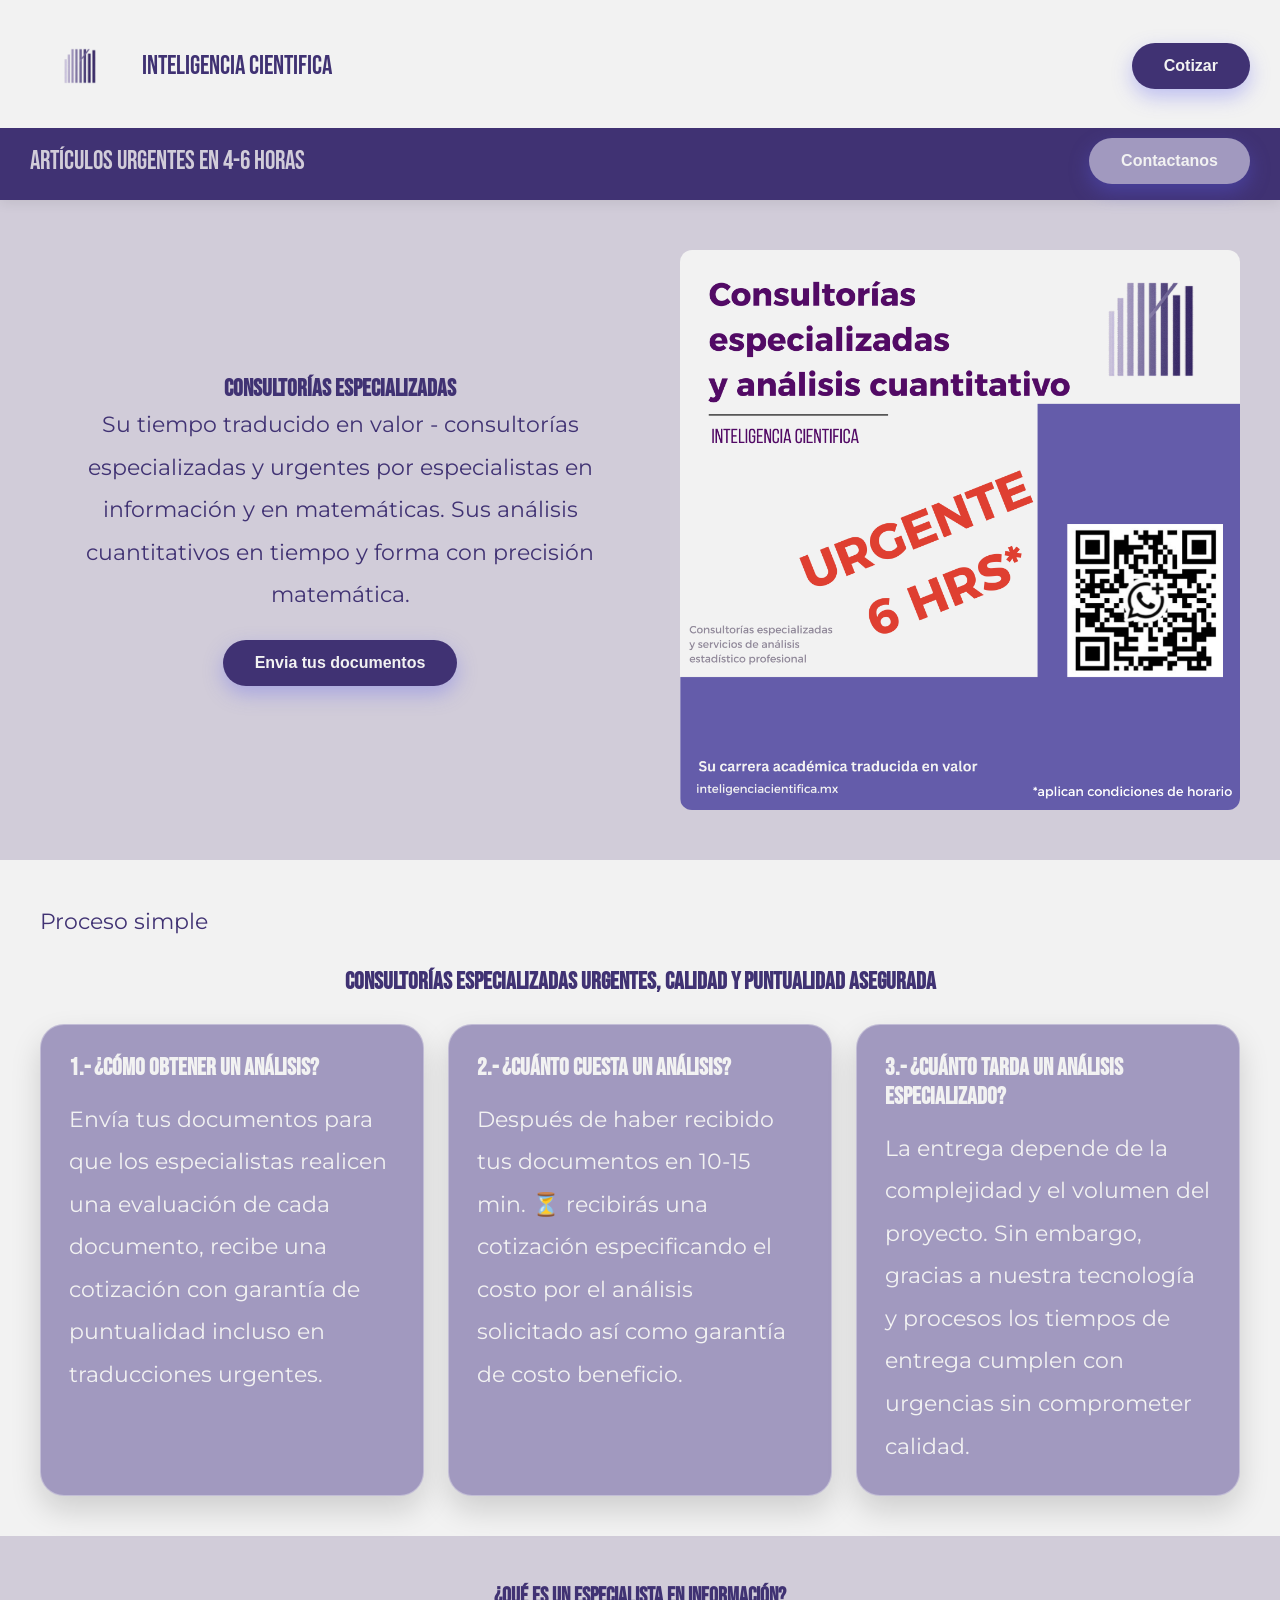
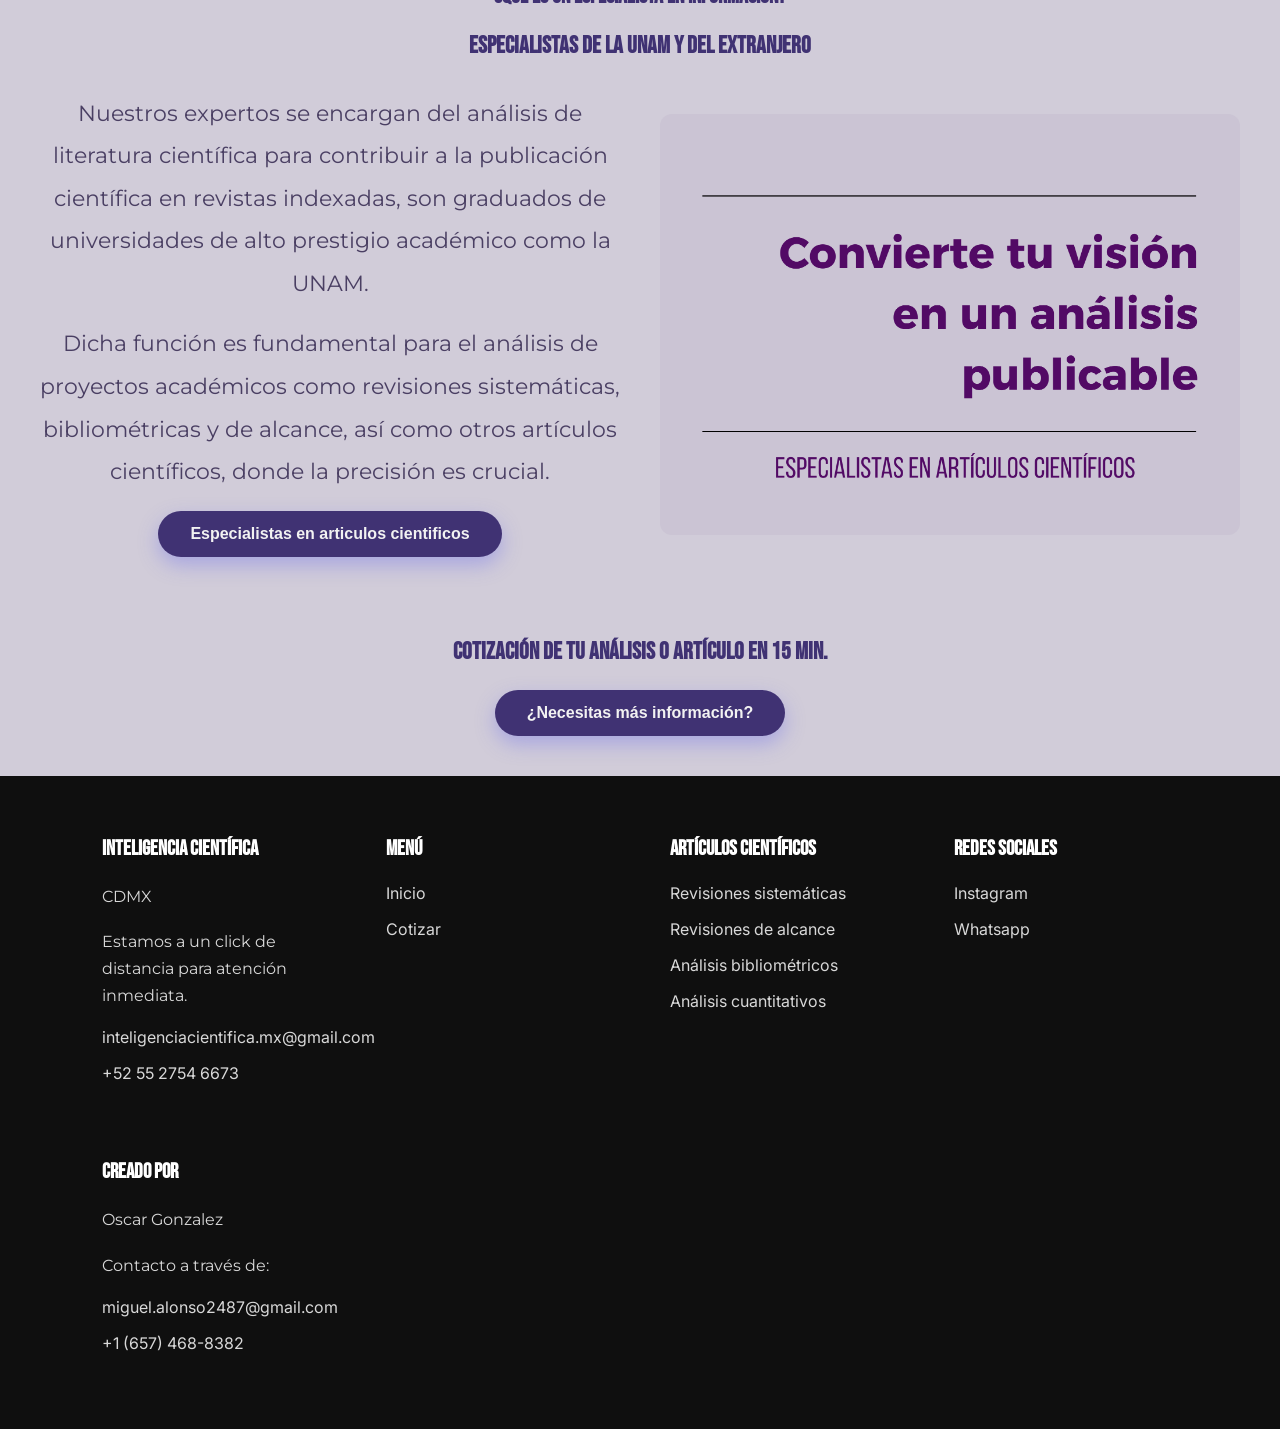
==== index.html @ 153272b7 "Update index.html with favicon and SEO enhancements Added favicon link and improved meta tags for be" ====
<!DOCTYPE html>
<html lang="es">
    <head>
        <!-- Google tag (gtag.js) -->
        <script async src="https://www.googletagmanager.com/gtag/js?id=G-CQZQXBJW80"></script>
        <script>
            window.dataLayer = window.dataLayer || [];
            function gtag() {
                dataLayer.push(arguments);
            }
            gtag('js', new Date());
            gtag('config', 'G-CQZQXBJW80');
        </script>

        <meta charset="UTF-8">
        <meta name="viewport" content="width=device-width, initial-scale=1.0">
        <link rel="icon" type="image/png" href="images/favicon.png">
        <title>Inteligencia Científica | Consultorías Especializadas</title>

        <meta name="description" content="Consultorías especializadas para artículos científicos, análisis bibliométricos, revisiones sistemáticas y análisis estadísticos.">
        <meta property="og:type" content="website">
        <meta property="og:title" content="Inteligencia Científica">
        <meta property="og:description" content="Consultorías especializadas para artículos científicos y análisis estadísticos.">
        <meta property="og:url" content="https://inteligenciacientifica.mx">
        <meta property="og:image" content="https://inteligenciacientifica.mx/images/og-image.png">
        <meta property="og:site_name" content="Inteligencia Científica">
        <meta property="og:locale" content="es_MX">

        <link rel="stylesheet" href="style.css">
    </head>

    <body>
        <header>
            <nav>
                <div class="logo">
                    <img src="images/logo.png" alt="Logo de Inteligencia Científica">
                    <h1>Inteligencia Cientifica</h1>
                </div>
                <div class="menu">
                    <a href="https://api.whatsapp.com/message/ATHFZGGTZEZNI1?autoload=1&app_absent=0" target="_blank">
                        <button id="btn-cotizar" class="cotizar">Cotizar</button>
                    </a>
                </div>
            </nav>

            <section id="subheader">
                <div class="text">
                    <h2>Artículos urgentes en 4-6 horas</h2>
                </div>
                <div class="subheader-button">
                    <a href="https://api.whatsapp.com/message/ATHFZGGTZEZNI1?autoload=1&app_absent=0" target="_blank">
                        <button class="contactanos">Contactanos</button>
                    </a>
                </div>
            </section>
        </header>

        <main>
            <section class="main1">
                <div class="division-text">
                    <h1>Consultorías especializadas</h1>
                    <p>
                        Su tiempo traducido en valor - consultorías especializadas y urgentes por especialistas
                        en información y en matemáticas. Sus análisis cuantitativos en tiempo y forma con precisión
                        matemática.
                    </p>
                    <a href="https://api.whatsapp.com/message/ATHFZGGTZEZNI1?autoload=1&app_absent=0" target="_blank"><button class="cotizar">Envia tus documentos</button></a>
                </div>
                <div class="division-image">
                    <img src="images/img 1.png" alt="Consultoría especializada" loading="lazy">
                </div>
            </section>

            <section class="main2">
                <p>Proceso simple</p>
                <h1>Consultorías especializadas urgentes, calidad y puntualidad asegurada</h1>

                <div class="card-group">
                    <div class="card">
                        <h2>1.- ¿Cómo obtener un análisis?</h2>
                        <p>
                            Envía tus documentos para que los especialistas realicen una evaluación de cada documento,
                            recibe una cotización con garantía de puntualidad incluso en traducciones urgentes.
                        </p>
                    </div>

                    <div class="card">
                        <h2>2.- ¿Cuánto cuesta un análisis?</h2>
                        <p>
                            Después de haber recibido tus documentos en 10-15 min. ⏳ recibirás una cotización
                            especificando el costo por el análisis solicitado así como garantía de costo beneficio.
                        </p>
                    </div>

                    <div class="card">
                        <h2>3.- ¿Cuánto tarda un análisis especializado?</h2>
                        <p>
                            La entrega depende de la complejidad y el volumen del proyecto. Sin embargo, gracias a
                            nuestra tecnología y procesos los tiempos de entrega cumplen con urgencias sin comprometer
                            calidad.
                        </p>
                    </div>
                </div>
            </section>

            <section class="main3">
                <div class="main3-header">
                    <p>¿Qué es un especialista en información?</p>
                    <h1>Especialistas de la UNAM y del extranjero</h1>
                </div>

                <div class="main3-content">
                    <div class="division-text">
                        <p>Nuestros expertos se encargan del análisis de literatura científica para contribuir a la publicación científica en revistas indexadas, son graduados de universidades de alto prestigio académico como la UNAM.</p>
                        <p>Dicha función es fundamental para el análisis de proyectos académicos como revisiones sistemáticas, bibliométricas y de alcance, así como otros artículos científicos, donde la precisión es crucial.</p>
                        <button class="cotizar">Especialistas en articulos cientificos</button>
                    </div>

                    <div class="division-image">
                        <img src="images/img2.png" alt="Especialistas de la UNAM" loading="lazy">
                    </div>
                </div>
            </section>

            <section class="main4">
                <div>
                    <h1>Cotización de tu análisis o artículo en 15 min.</h1>
                </div>

                <div>
                    <a href="https://api.whatsapp.com/message/ATHFZGGTZEZNI1?autoload=1&app_absent=0" target="_blank"><button class="cotizar">¿Necesitas más información?</button></a>
                </div>
            </section>
        </main>

        <footer>
            <div class="footer-column">
        <h3>Inteligencia Científica</h3>

        <p>CDMX</p>

        <p>
            Estamos a un click de distancia para
            atención inmediata.
        </p>

        <a href="mailto:inteligenciacientifica.mx@gmail.com">
            inteligenciacientifica.mx@gmail.com
        </a>

        <a href="tel:+525527546673">
            +52 55 2754 6673
        </a>
    </div>

    <div class="footer-column">
        <h3>Menú</h3>

        <a href="#">Inicio</a>
        <a href="#">Cotizar</a>
    </div>

    <div class="footer-column">
        <h3>Artículos Científicos</h3>

        <a href="#">Revisiones sistemáticas</a>
        <a href="#">Revisiones de alcance</a>
        <a href="#">Análisis bibliométricos</a>
        <a href="#">Análisis cuantitativos</a>
    </div>

    <div class="footer-column">
        <h3>Redes sociales</h3>

        <a href="https://www.instagram.com/inteligenciacientifica.mx/" target="_blank" rel="noopener noreferrer">Instagram</a>
        <a href="https://api.whatsapp.com/message/ATHFZGGTZEZNI1?autoload=1&app_absent=0" target="_blank" rel="noopener noreferrer">Whatsapp</a>
    </div>

    <div class="footer-column footer-credit">
        <h3>Creado por</h3>
        <p>Oscar Gonzalez</p>
        <p>Contacto a través de:</p>
        <a href="mailto:miguel.alonso2487@gmail.com">miguel.alonso2487@gmail.com</a>
        <a href="tel:+16574688382">+1 (657) 468-8382</a>
    </div>
        </footer>
        <script src="script.js"></script>
    </body>
</html>
---- style.css ----
@import url('https://fonts.googleapis.com/css2?family=Bebas+Neue&display=swap');
    @import url('https://fonts.googleapis.com/css2?family=Inter:wght@300;400;500;600;700&display=swap');
    @import url('https://fonts.googleapis.com/css2?family=Montserrat:wght@300;400;500;600;700&display=swap');


    * {
        margin: 0;
        padding: 0;
        box-sizing: border-box;
    }

    .logo img {
        max-height: 100px;
        max-width: 100px;
        border-radius: 40%;
    }

    body {
    font-family:"Inter",sans-serif;
        background-color: #D1CCD9;
        color: #403273;
    }

    h1,
    h2,
    h3,
    h4,
    h5,
    h6,
    .main3-header p,
    .logo h1 {
        font-family: 'Bebas Neue', sans-serif;
    }

    .logo h1,
    #subheader h2,
    .contactanos {
        font-size: 1.6rem;
        font-weight: 500;
    }

    p {
        font-family: 'Montserrat', sans-serif;
        font-size: 1.4rem;
        line-height: 1.9;
        color: #403273;
    }

    a,
    button {
        text-decoration: none;
    }

    nav {
        display: flex;
        justify-content: space-between;
        align-items: center;
        gap: 20px;
        flex-wrap: wrap;
        padding: 16px 30px 12px;
    }

    .logo {
        display: flex;
        align-items: center;
        gap: 12px;
        flex: 1 1 240px;
    }

    header {
        position: sticky;
        top: 0;
        z-index: 100;
        background-color: #f2f2f2;
        box-shadow: 0 3px 12px rgba(0, 0, 0, 0.08);
    }

    .scroll-reveal {
        opacity: 0;
        transform: translateY(32px);
        transition: opacity 0.7s ease, transform 0.7s ease;
    }

    .scroll-reveal.visible {
        opacity: 1;
        transform: translateY(0);
    }

    .menu {
        margin-left: auto;
        display: flex;
        align-items: center;
    }

    #subheader {
        background-color: #403273;
        color: #D1CCD9;
        display: flex;
        justify-content: space-between;
        align-items: center;
        gap: 12px;
        flex-wrap: wrap;
        padding: 10px 30px 16px;
    }

    .subheader-button {
        display: flex;
        align-items: center;
    }

    .cotizar,
    .contactanos {
        color: #F2F2F2;
        border: none;
        border-radius: 30px;
        padding: 14px 32px;
        font-size: 16px;
        font-weight: 600;
        cursor: pointer;
        box-shadow: 0 8px 20px rgba(93, 95, 239, 0.35);
        transition: all 0.3s ease;
    }

    .cotizar {
        background: #403273;
    }

    .contactanos {
        background: #A199BF;
    }

    .cotizar:hover,
    .contactanos:hover {
        transform: translateY(-3px);
        box-shadow: 0 12px 25px rgba(93, 95, 239, 0.45);
    }

    .main1 {
        display: flex;
        justify-content: center;
        align-items: center;
        gap: 40px;
        padding: 40px;
        margin: 10px 0;
    }

    .division-text {
        flex: 1 1 500px;
        max-width: 50%;
        text-align: center;
        margin: 0 auto;
    }

    .division-text button {
        display: block;
        margin: 24px auto 0;
    }

    .division-image {
        flex: 1;
        display: flex;
        justify-content: center;
    }

    .division-image img {
        width: 100%;
        max-width: 600px;
        height: auto;
        display: block;
        margin: 0 auto;
        border-radius: 12px;
    }

    .main2 {
        background: #f2f2f2;
        align-content: center;
        padding: 40px;
    }

    .main2 h1 {
        margin: 24px auto 28px;
        max-width: 900px;
        text-align: center;
    }

    .main3 {
        display: flex;
        flex-direction: column;
        gap: 32px;
        padding: 40px;
    }

    .main3-header {
        display: flex;
        flex-direction: column;
        gap: 12px;
        max-width: 900px;
        width: 100%;
        margin: 0 auto;
        text-align: center;
    }

    .main3-header p {
        text-align: center;
        font-weight: 600;
        color: #403273;
        margin: 0;
    }

    .main3-header h1 {
        margin: 0;
    }

    .main3-content {
        display: flex;
        justify-content: space-between;
        align-items: center;
        gap: 40px;
        flex-wrap: wrap;
    }

    .main3 .division-text,
    .main3 .division-image {
        flex: 1 1 45%;
        min-width: 280px;
    }

    .main3 .division-image {
        display: flex;
        justify-content: center;
        align-items: center;
    }

    .main3 .division-image img {
        width: 100%;
        max-width: 100%;
        height: auto;
        border-radius: 12px;
    }

    .main3 .division-text p {
        font-family: 'Montserrat', sans-serif;
        font-size: 1.4rem;
        line-height: 1.9;
        max-width: 100%;
        width: 100%;
        margin-bottom: 18px;
        color: #4a3f63;
    }

    .main3 .division-text p:last-child {
        margin-bottom: 0;
    }

    .main3 .division-text button {
        display: block;
        margin: 12px auto 0;
    }

    .main4 {
        display: flex;
        flex-direction: column;
        align-items: center;
        text-align: center;
        gap: 24px;
        padding: 40px;
    }

    .main4 h1 {
        max-width: 720px;
        margin: 0;
    }

    .card-group {
        display: flex;
        flex-wrap: wrap;
        gap: 24px;
        justify-content: space-between;
    }

    .card {
        background: #A199BF;
        border-radius: 24px;
        padding: 28px;
        box-shadow: 0 14px 30px rgba(0, 0, 0, 0.15);
        border: 1px solid rgba(255, 255, 255, 0.35);
        flex: 1 1 280px;
        min-width: 260px;
        max-width: 32%;
        transition: transform 0.3s ease, box-shadow 0.3s ease, border-color 0.3s ease;
    }

    .card:hover {
        transform: translateY(-6px);
        box-shadow: 0 22px 45px rgba(0, 0, 0, 0.35);
        border-color: rgba(255, 255, 255, 0.65);
    }

    .card h2 {
        margin-bottom: 16px;
        color: #f2f2f2;
    }

    .card p {
        font-family: 'Montserrat', sans-serif;
        font-size: 1.4rem;
        line-height: 1.9;
        color: #f2f2f2;
    }

    @media (max-width: 980px) {
        nav {
            flex-wrap: wrap;
            gap: 16px;
            padding: 16px 24px;
        }

        .logo {
            gap: 12px;
        }

        .main1 {
            padding: 32px 24px;
        }

        #subheader {
            justify-content: center;
            text-align: center;
        }

        .menu,
        .subheader-button {
            margin-left: 0;
        }

        .main2,
        .main3,
        .main4 {
            padding: 32px 24px;
        }

        .main2 h1,
        .main3-header h1,
        .main4 h1 {
            max-width: 100%;
            font-size: 2.4rem;
        }

        .card {
            max-width: 48%;
        }
    }

    @media (max-width: 680px) {
        #subheader {
            flex-direction: column;
            align-items: stretch;
            text-align: center;
            padding: 24px;
            gap: 14px;
        }

        .menu {
            width: 100%;
            justify-content: center;
        }

        .main1 {
            flex-direction: column;
            align-items: center;
            padding: 24px 16px;
            gap: 24px;
        }

        .division-text,
        .division-image {
            max-width: 100%;
        }

        .division-text {
            text-align: center;
        }

        .division-text button {
            width: 100%;
            max-width: 320px;
        }

        .division-image img {
            width: 100%;
            max-width: 100%;
            height: auto;
        }

        .main3-content {
            flex-direction: column;
            align-items: center;
            gap: 24px;
        }

        .main4 h1 {
            font-size: 2rem;
        }

        p,
        .card p,
        .footer-column p,
        .footer-column a {
            font-size: 1.1rem;
        }

        .cotizar,
        .contactanos {
            padding: 12px 22px;
            font-size: 0.95rem;
        }

        .card-group {
            flex-direction: column;
        }

        .card {
            max-width: 100%;
        }

        .logo img {
            max-width: 80px;
            max-height: 80px;
        }

        .logo h1,
        #subheader h2,
        .contactanos {
            font-size: 1.3rem;
        }

        footer {
            padding: 40px 8%;
        }

        .footer-column {
            min-width: 100%;
        }
    }

footer{
    background:#0f0f0f;
    padding:60px 8%;
    display:flex;
    justify-content:space-between;
    gap:60px;
    flex-wrap:wrap;
}

.footer-column{
    flex:1;
    min-width:220px;
}

.footer-column h3{
    color:#ffffff;
    font-size:1.3rem;
    margin-bottom:22px;
    font-weight:700;
}

.footer-column p{
    color:#d8d8d8;
    margin-bottom:18px;
    line-height:1.7;
    font-size:1rem;
}

.footer-column a{
    display:block;
    text-decoration:none;
    color:#d8d8d8;
    margin-bottom:16px;
    transition:.3s;
    font-size:1rem;
}

.footer-column a:hover{
    color:#7d6cff;
}

@media(max-width:900px){

footer{
    flex-direction:column;
    gap:35px;
}

}
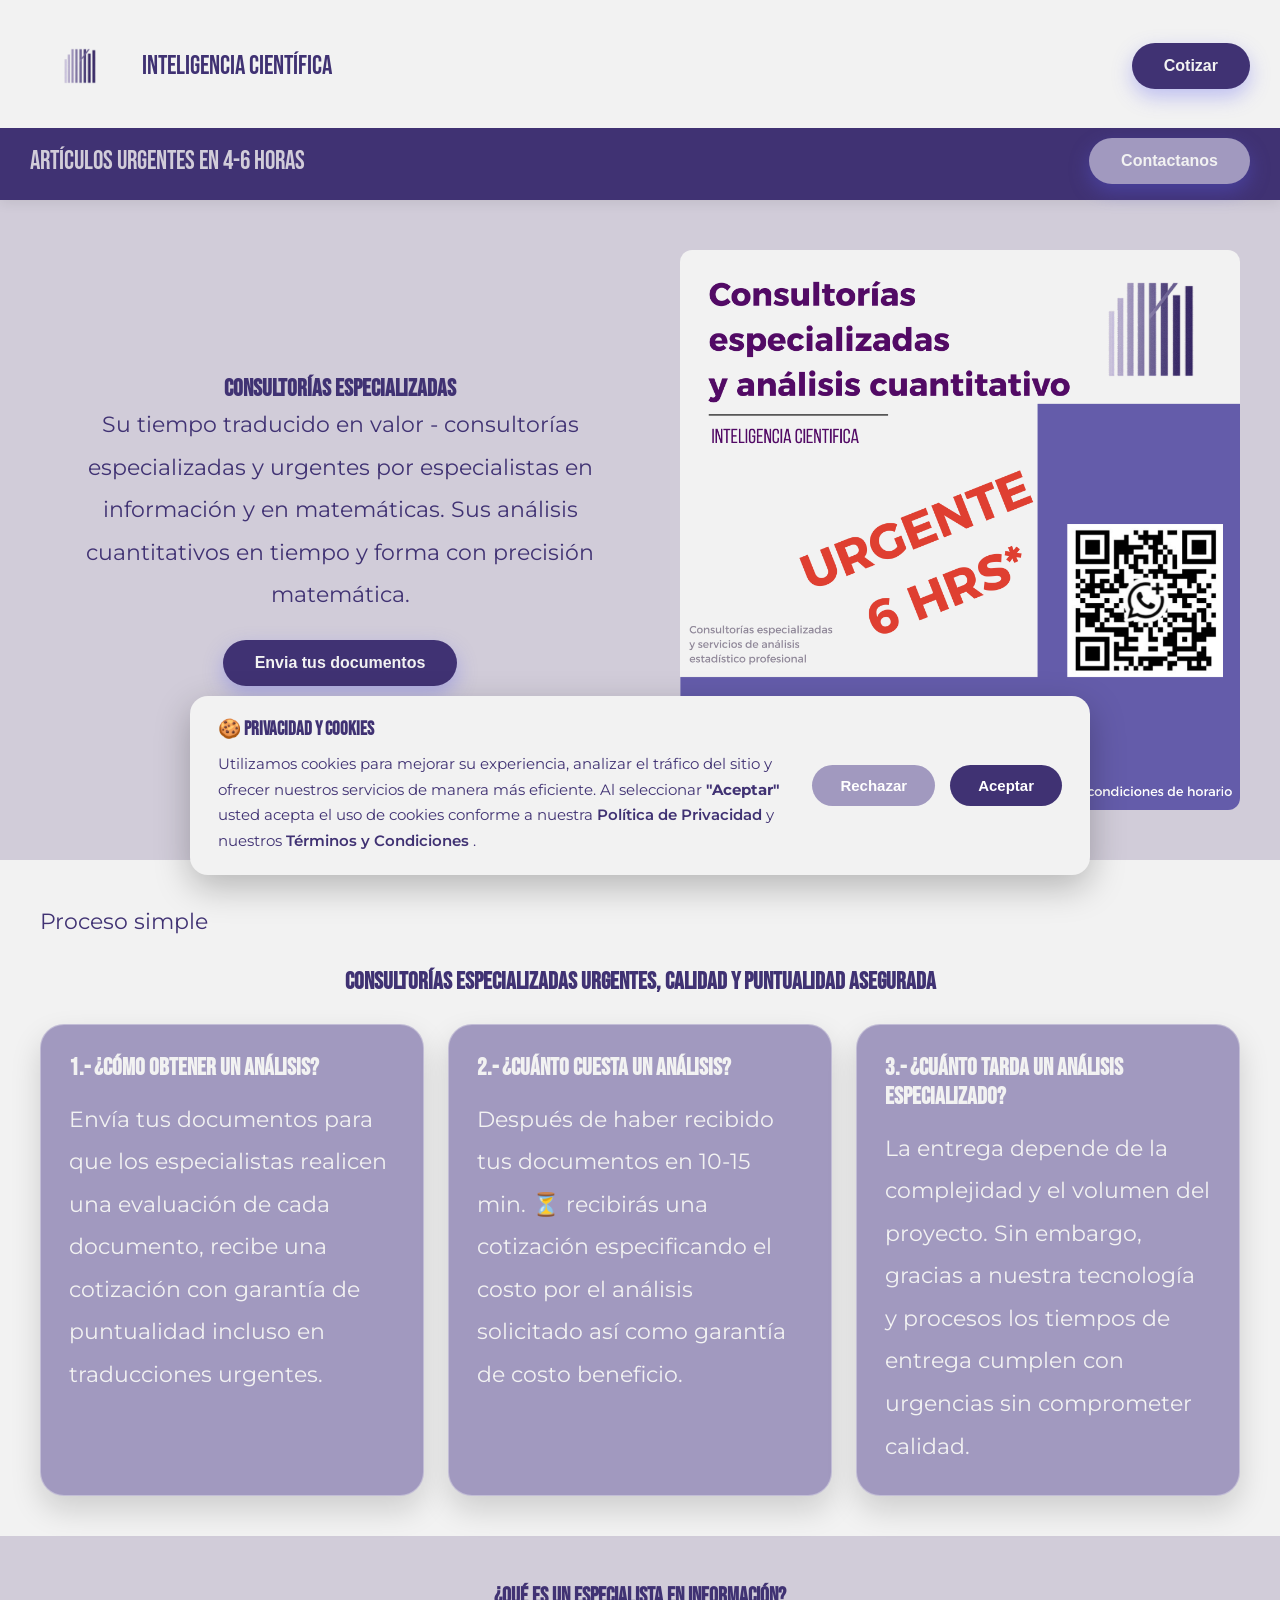
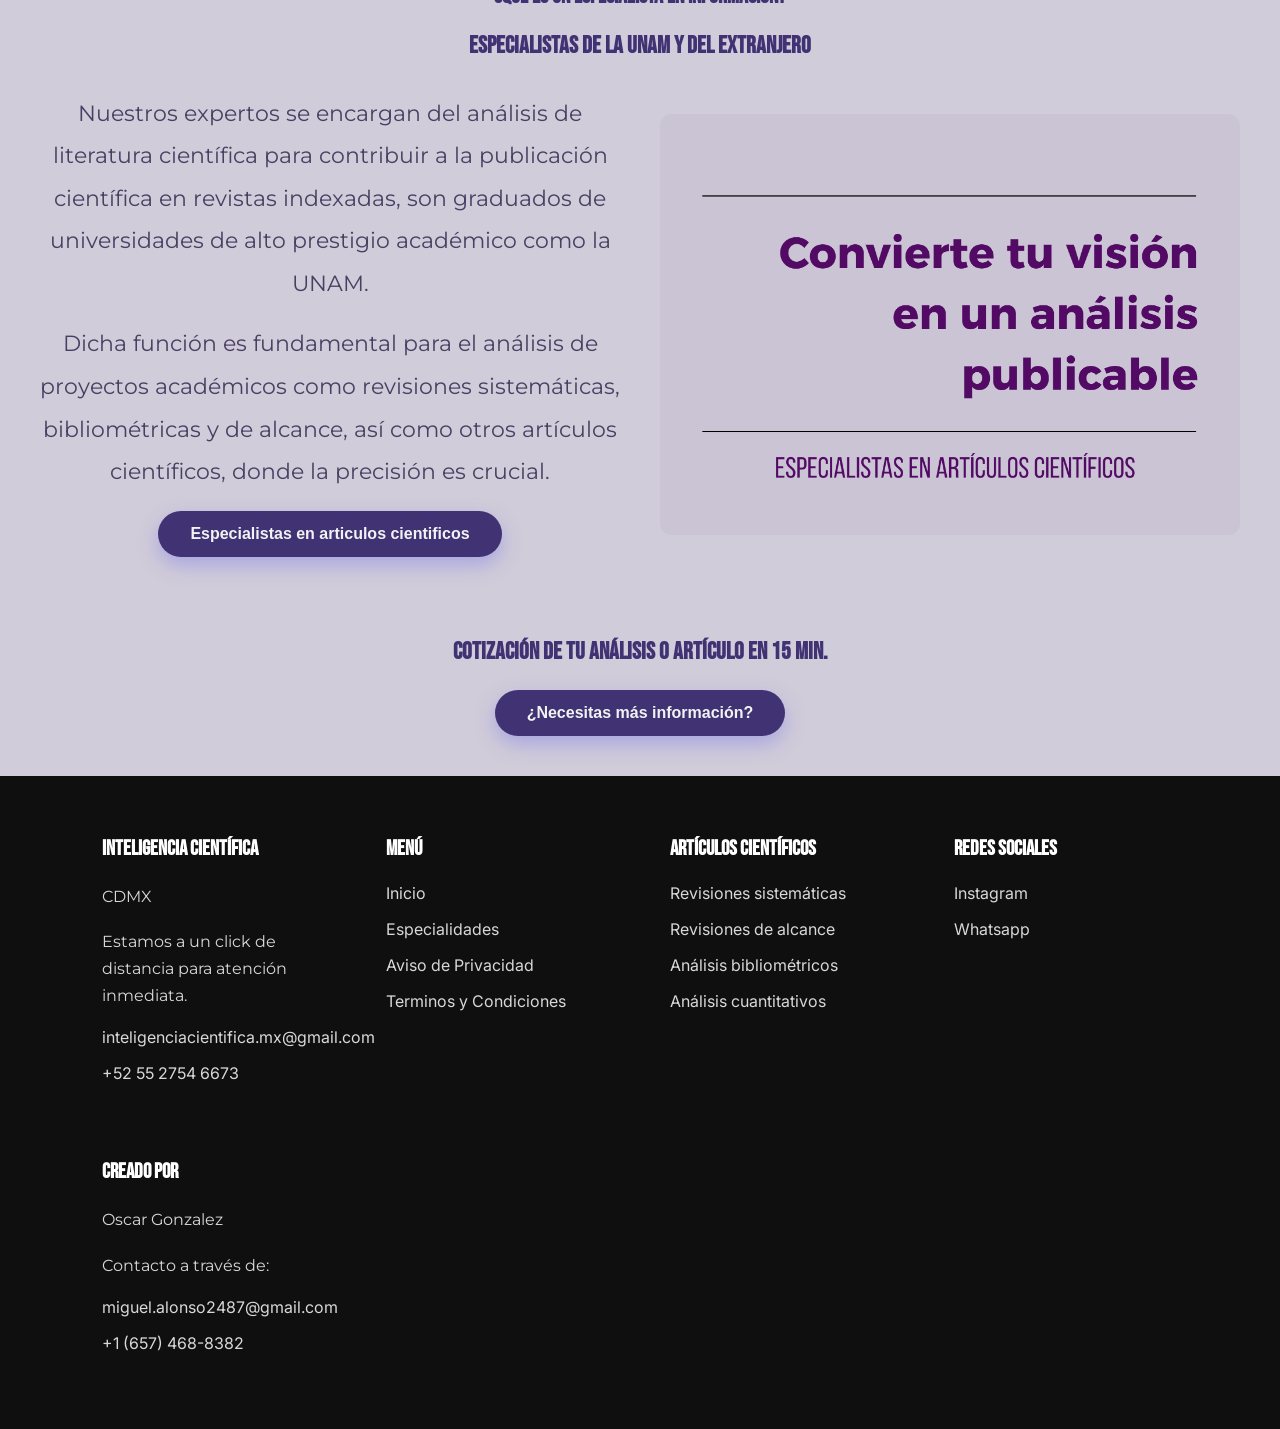
==== commit 4126d04e: "Update index.html with new content and cookie banner" ====
--- a/index.html
+++ b/index.html
@@ -1,189 +1,215 @@
 <!DOCTYPE html>
 <html lang="es">
-    <head>
-        <!-- Google tag (gtag.js) -->
-        <script async src="https://www.googletagmanager.com/gtag/js?id=G-CQZQXBJW80"></script>
-        <script>
-            window.dataLayer = window.dataLayer || [];
-            function gtag() {
-                dataLayer.push(arguments);
-            }
-            gtag('js', new Date());
-            gtag('config', 'G-CQZQXBJW80');
-        </script>
-
-        <meta charset="UTF-8">
-        <meta name="viewport" content="width=device-width, initial-scale=1.0">
-        <link rel="icon" type="image/png" href="images/favicon.png">
-        <title>Inteligencia Científica | Consultorías Especializadas</title>
-
-        <meta name="description" content="Consultorías especializadas para artículos científicos, análisis bibliométricos, revisiones sistemáticas y análisis estadísticos.">
-        <meta property="og:type" content="website">
-        <meta property="og:title" content="Inteligencia Científica">
-        <meta property="og:description" content="Consultorías especializadas para artículos científicos y análisis estadísticos.">
-        <meta property="og:url" content="https://inteligenciacientifica.mx">
-        <meta property="og:image" content="https://inteligenciacientifica.mx/images/og-image.png">
-        <meta property="og:site_name" content="Inteligencia Científica">
-        <meta property="og:locale" content="es_MX">
-
-        <link rel="stylesheet" href="style.css">
-    </head>
-
-    <body>
-        <header>
-            <nav>
-                <div class="logo">
-                    <img src="images/logo.png" alt="Logo de Inteligencia Científica">
-                    <h1>Inteligencia Cientifica</h1>
-                </div>
-                <div class="menu">
-                    <a href="https://api.whatsapp.com/message/ATHFZGGTZEZNI1?autoload=1&app_absent=0" target="_blank">
-                        <button id="btn-cotizar" class="cotizar">Cotizar</button>
-                    </a>
-                </div>
-            </nav>
-
-            <section id="subheader">
-                <div class="text">
-                    <h2>Artículos urgentes en 4-6 horas</h2>
-                </div>
-                <div class="subheader-button">
-                    <a href="https://api.whatsapp.com/message/ATHFZGGTZEZNI1?autoload=1&app_absent=0" target="_blank">
-                        <button class="contactanos">Contactanos</button>
-                    </a>
-                </div>
-            </section>
-        </header>
-
-        <main>
-            <section class="main1">
+<head>
+    <!-- Google Analytics -->
+    <script async src="https://www.googletagmanager.com/gtag/js?id=G-CQZQXBJW80"></script>
+    <script>
+        window.dataLayer = window.dataLayer || [];
+        function gtag() {
+            dataLayer.push(arguments);
+        }
+        gtag('js', new Date());
+        gtag('config', 'G-CQZQXBJW80');
+    </script>
+
+    <!-- Meta Tags -->
+    <meta charset="UTF-8">
+    <meta name="viewport" content="width=device-width, initial-scale=1.0">
+    <link rel="icon" type="image/png" href="images/favicon.png">
+    <title>Inteligencia Científica | Consultorías Especializadas</title>
+    <meta name="description" content="Consultorías especializadas para artículos científicos, análisis bibliométricos, revisiones sistemáticas y análisis estadísticos.">
+
+    <!-- Open Graph -->
+    <meta property="og:type" content="website">
+    <meta property="og:title" content="Inteligencia Científica">
+    <meta property="og:description" content="Consultorías especializadas para artículos científicos y análisis estadísticos.">
+    <meta property="og:url" content="https://inteligenciacientifica.mx">
+    <meta property="og:image" content="https://inteligenciacientifica.mx/images/og-image.png">
+    <meta property="og:site_name" content="Inteligencia Científica">
+    <meta property="og:locale" content="es_MX">
+
+    <link rel="stylesheet" href="style.css">
+</head>
+
+<header>
+        <nav>
+            <div class="logo">
+                <img src="images/logo.png" alt="Logo de Inteligencia Científica">
+                <h1>Inteligencia Científica</h1>
+            </div>
+            <div class="menu">
+                <a href="https://api.whatsapp.com/message/ATHFZGGTZEZNI1?autoload=1&app_absent=0" target="_blank">
+                    <button id="btn-cotizar" class="cotizar">Cotizar</button>
+                </a>
+            </div>
+        </nav>
+
+        <section id="subheader">
+            <div class="text">
+                <h2>Artículos urgentes en 4-6 horas</h2>
+            </div>
+            <div class="subheader-button">
+                <a href="https://api.whatsapp.com/message/ATHFZGGTZEZNI1?autoload=1&app_absent=0" target="_blank">
+                    <button class="contactanos">Contactanos</button>
+                </a>
+            </div>
+        </section>
+    </header>
+
+    <main>
+        <section class="main1">
+            <div class="division-text">
+                <h1>Consultorías especializadas</h1>
+                <p>
+                    Su tiempo traducido en valor - consultorías especializadas y urgentes por especialistas
+                    en información y en matemáticas. Sus análisis cuantitativos en tiempo y forma con precisión
+                    matemática.
+                </p>
+                <a href="https://api.whatsapp.com/message/ATHFZGGTZEZNI1?autoload=1&app_absent=0" target="_blank"><button class="cotizar">Envia tus documentos</button></a>
+            </div>
+            <div class="division-image">
+                <img src="images/img 1.png" alt="Consultoría especializada" loading="lazy">
+            </div>
+        </section>
+
+        <section class="main2">
+            <p>Proceso simple</p>
+            <h1>Consultorías especializadas urgentes, calidad y puntualidad asegurada</h1>
+
+            <div class="card-group">
+                <div class="card">
+                    <h2>1.- ¿Cómo obtener un análisis?</h2>
+                    <p>
+                        Envía tus documentos para que los especialistas realicen una evaluación de cada documento,
+                        recibe una cotización con garantía de puntualidad incluso en traducciones urgentes.
+                    </p>
+                </div>
+
+                <div class="card">
+                    <h2>2.- ¿Cuánto cuesta un análisis?</h2>
+                    <p>
+                        Después de haber recibido tus documentos en 10-15 min. ⏳ recibirás una cotización
+                        especificando el costo por el análisis solicitado así como garantía de costo beneficio.
+                    </p>
+                </div>
+
+                <div class="card">
+                    <h2>3.- ¿Cuánto tarda un análisis especializado?</h2>
+                    <p>
+                        La entrega depende de la complejidad y el volumen del proyecto. Sin embargo, gracias a
+                        nuestra tecnología y procesos los tiempos de entrega cumplen con urgencias sin comprometer
+                        calidad.
+                    </p>
+                </div>
+            </div>
+        </section>
+
+        <section class="main3">
+            <div class="main3-header">
+                <p>¿Qué es un especialista en información?</p>
+                <h1>Especialistas de la UNAM y del extranjero</h1>
+            </div>
+
+            <div class="main3-content">
                 <div class="division-text">
-                    <h1>Consultorías especializadas</h1>
-                    <p>
-                        Su tiempo traducido en valor - consultorías especializadas y urgentes por especialistas
-                        en información y en matemáticas. Sus análisis cuantitativos en tiempo y forma con precisión
-                        matemática.
-                    </p>
-                    <a href="https://api.whatsapp.com/message/ATHFZGGTZEZNI1?autoload=1&app_absent=0" target="_blank"><button class="cotizar">Envia tus documentos</button></a>
-                </div>
+                    <p>Nuestros expertos se encargan del análisis de literatura científica para contribuir a la publicación científica en revistas indexadas, son graduados de universidades de alto prestigio académico como la UNAM.</p>
+                    <p>Dicha función es fundamental para el análisis de proyectos académicos como revisiones sistemáticas, bibliométricas y de alcance, así como otros artículos científicos, donde la precisión es crucial.</p>
+                    <a href="especialidades.html"><button class="cotizar">Especialistas en articulos cientificos</button></a>
+                </div>
+
                 <div class="division-image">
-                    <img src="images/img 1.png" alt="Consultoría especializada" loading="lazy">
-                </div>
-            </section>
-
-            <section class="main2">
-                <p>Proceso simple</p>
-                <h1>Consultorías especializadas urgentes, calidad y puntualidad asegurada</h1>
-
-                <div class="card-group">
-                    <div class="card">
-                        <h2>1.- ¿Cómo obtener un análisis?</h2>
-                        <p>
-                            Envía tus documentos para que los especialistas realicen una evaluación de cada documento,
-                            recibe una cotización con garantía de puntualidad incluso en traducciones urgentes.
-                        </p>
-                    </div>
-
-                    <div class="card">
-                        <h2>2.- ¿Cuánto cuesta un análisis?</h2>
-                        <p>
-                            Después de haber recibido tus documentos en 10-15 min. ⏳ recibirás una cotización
-                            especificando el costo por el análisis solicitado así como garantía de costo beneficio.
-                        </p>
-                    </div>
-
-                    <div class="card">
-                        <h2>3.- ¿Cuánto tarda un análisis especializado?</h2>
-                        <p>
-                            La entrega depende de la complejidad y el volumen del proyecto. Sin embargo, gracias a
-                            nuestra tecnología y procesos los tiempos de entrega cumplen con urgencias sin comprometer
-                            calidad.
-                        </p>
-                    </div>
-                </div>
-            </section>
-
-            <section class="main3">
-                <div class="main3-header">
-                    <p>¿Qué es un especialista en información?</p>
-                    <h1>Especialistas de la UNAM y del extranjero</h1>
-                </div>
-
-                <div class="main3-content">
-                    <div class="division-text">
-                        <p>Nuestros expertos se encargan del análisis de literatura científica para contribuir a la publicación científica en revistas indexadas, son graduados de universidades de alto prestigio académico como la UNAM.</p>
-                        <p>Dicha función es fundamental para el análisis de proyectos académicos como revisiones sistemáticas, bibliométricas y de alcance, así como otros artículos científicos, donde la precisión es crucial.</p>
-                        <button class="cotizar">Especialistas en articulos cientificos</button>
-                    </div>
-
-                    <div class="division-image">
-                        <img src="images/img2.png" alt="Especialistas de la UNAM" loading="lazy">
-                    </div>
-                </div>
-            </section>
-
-            <section class="main4">
-                <div>
-                    <h1>Cotización de tu análisis o artículo en 15 min.</h1>
-                </div>
-
-                <div>
-                    <a href="https://api.whatsapp.com/message/ATHFZGGTZEZNI1?autoload=1&app_absent=0" target="_blank"><button class="cotizar">¿Necesitas más información?</button></a>
-                </div>
-            </section>
-        </main>
-
-        <footer>
-            <div class="footer-column">
-        <h3>Inteligencia Científica</h3>
-
-        <p>CDMX</p>
-
-        <p>
-            Estamos a un click de distancia para
-            atención inmediata.
-        </p>
-
-        <a href="mailto:inteligenciacientifica.mx@gmail.com">
-            inteligenciacientifica.mx@gmail.com
-        </a>
-
-        <a href="tel:+525527546673">
-            +52 55 2754 6673
-        </a>
+                    <img src="images/img2.png" alt="Especialistas de la UNAM" loading="lazy">
+                </div>
+            </div>
+        </section>
+
+        <section class="main4">
+            <div>
+                <h1>Cotización de tu análisis o artículo en 15 min.</h1>
+            </div>
+
+            <div>
+                <a href="https://api.whatsapp.com/message/ATHFZGGTZEZNI1?autoload=1&app_absent=0" target="_blank"><button class="cotizar">¿Necesitas más información?</button></a>
+            </div>
+        </section>
+    </main>
+
+    <footer>
+        <div class="footer-column">
+            <h3>Inteligencia Científica</h3>
+            <p>CDMX</p>
+            <p>
+                Estamos a un click de distancia para
+                atención inmediata.
+            </p>
+            <a href="mailto:inteligenciacientifica.mx@gmail.com">
+                inteligenciacientifica.mx@gmail.com
+            </a>
+            <a href="tel:+525527546673">
+                +52 55 2754 6673
+            </a>
+        </div>
+
+        <div class="footer-column">
+            <h3>Menú</h3>
+            <a href="#">Inicio</a>
+            <a href="especialidades.html">Especialidades</a>
+            <a href="privacidad.html">Aviso de Privacidad</a>
+            <a href="terminos.html">Terminos y Condiciones</a>
+        </div>
+
+        <div class="footer-column">
+            <h3>Artículos Científicos</h3>
+            <a href="#">Revisiones sistemáticas</a>
+            <a href="#">Revisiones de alcance</a>
+            <a href="#">Análisis bibliométricos</a>
+            <a href="#">Análisis cuantitativos</a>
+        </div>
+
+        <div class="footer-column">
+            <h3>Redes sociales</h3>
+            <a href="https://www.instagram.com/inteligenciacientifica.mx/" target="_blank" rel="noopener noreferrer">Instagram</a>
+            <a href="https://api.whatsapp.com/message/ATHFZGGTZEZNI1?autoload=1&app_absent=0" target="_blank" rel="noopener noreferrer">Whatsapp</a>
+        </div>
+
+        <div class="footer-column footer-credit">
+            <h3>Creado por</h3>
+            <p>Oscar Gonzalez</p>
+            <p>Contacto a través de:</p>
+            <a href="mailto:miguel.alonso2487@gmail.com">miguel.alonso2487@gmail.com</a>
+            <a href="tel:+16574688382">+1 (657) 468-8382</a>
+        </div>
+    </footer>
+
+    <!-- Cookie Banner -->
+    <div id="cookie-banner" class="cookie-banner">
+        <div class="cookie-text">
+            <h3>🍪 Privacidad y Cookies</h3>
+            <p>
+                Utilizamos cookies para mejorar su experiencia, analizar el tráfico del sitio y
+                ofrecer nuestros servicios de manera más eficiente.
+                Al seleccionar <strong>"Aceptar"</strong> usted acepta el uso de cookies conforme a
+                nuestra
+                <a href="privacidad.html">
+                    Política de Privacidad
+                </a>
+                y nuestros
+                <a href="terminos.html">
+                    Términos y Condiciones
+                </a>.
+            </p>
+        </div>
+
+        <div class="cookie-buttons">
+            <button id="reject-cookies" class="cookie-reject">
+                Rechazar
+            </button>
+            <button id="accept-cookies" class="cookie-accept">
+                Aceptar
+            </button>
+        </div>
     </div>
 
-    <div class="footer-column">
-        <h3>Menú</h3>
-
-        <a href="#">Inicio</a>
-        <a href="#">Cotizar</a>
-    </div>
-
-    <div class="footer-column">
-        <h3>Artículos Científicos</h3>
-
-        <a href="#">Revisiones sistemáticas</a>
-        <a href="#">Revisiones de alcance</a>
-        <a href="#">Análisis bibliométricos</a>
-        <a href="#">Análisis cuantitativos</a>
-    </div>
-
-    <div class="footer-column">
-        <h3>Redes sociales</h3>
-
-        <a href="https://www.instagram.com/inteligenciacientifica.mx/" target="_blank" rel="noopener noreferrer">Instagram</a>
-        <a href="https://api.whatsapp.com/message/ATHFZGGTZEZNI1?autoload=1&app_absent=0" target="_blank" rel="noopener noreferrer">Whatsapp</a>
-    </div>
-
-    <div class="footer-column footer-credit">
-        <h3>Creado por</h3>
-        <p>Oscar Gonzalez</p>
-        <p>Contacto a través de:</p>
-        <a href="mailto:miguel.alonso2487@gmail.com">miguel.alonso2487@gmail.com</a>
-        <a href="tel:+16574688382">+1 (657) 468-8382</a>
-    </div>
-        </footer>
-        <script src="script.js"></script>
-    </body>
+    <script src="script.js"></script>
+</body>
 </html>
--- a/style.css
+++ b/style.css
@@ -84,6 +84,18 @@
     .scroll-reveal.visible {
         opacity: 1;
         transform: translateY(0);
+    }
+
+    /* Deshabilitar animación scroll en páginas de privacidad y términos */
+    .privacy-policy .scroll-reveal {
+        opacity: 1;
+        transform: none;
+        transition: none;
+    }
+
+    .privacy-policy .scroll-reveal.visible {
+        opacity: 1;
+        transform: none;
     }
 
     .menu {
@@ -443,6 +455,145 @@
         }
     }
 
+/* Privacy Policy Styles */
+.privacy-policy {
+    max-width: 1000px;
+    margin: 0 auto;
+    padding: 60px 40px;
+    background-color: #ffffff;
+    border-radius: 12px;
+}
+
+.privacy-policy .hero {
+    text-align: center;
+    margin-bottom: 40px;
+    padding-bottom: 40px;
+    border-bottom: 3px solid #403273;
+}
+
+.privacy-policy .hero h1 {
+    font-size: 2.8rem;
+    margin-bottom: 16px;
+    color: #403273;
+}
+
+.privacy-policy .hero p {
+    font-size: 1.2rem;
+    line-height: 1.8;
+    color: #4a3f63;
+}
+
+.privacy-policy .privacy-content {
+    display: flex;
+    flex-direction: column;
+    gap: 0;
+}
+
+.privacy-policy article {
+    padding: 0;
+    background-color: transparent;
+    border-radius: 0;
+    border-left: none;
+    box-shadow: none;
+    transition: none;
+    border-bottom: 1px solid #E8E4F0;
+}
+
+.privacy-policy article:last-child {
+    border-bottom: none;
+}
+
+.privacy-policy article:hover {
+    box-shadow: none;
+    transform: none;
+}
+
+.privacy-policy article h2 {
+    font-size: 1.8rem;
+    color: #403273;
+    margin-bottom: 20px;
+    margin-top: 32px;
+    padding-bottom: 0;
+    border-bottom: none;
+}
+
+.privacy-policy article:first-child h2 {
+    margin-top: 0;
+}
+
+.privacy-policy article p {
+    font-size: 1.2rem;
+    color: #4a3f63;
+    margin-bottom: 16px;
+    line-height: 1.9;
+}
+
+.privacy-policy article p:last-of-type {
+    margin-bottom: 24px;
+}
+
+.privacy-policy article ul {
+    margin: 20px 0 24px 28px;
+    padding-left: 0;
+}
+
+.privacy-policy article li {
+    font-family: 'Montserrat', sans-serif;
+    font-size: 1.2rem;
+    color: #4a3f63;
+    margin-bottom: 12px;
+    line-height: 1.8;
+}
+
+.privacy-policy article a {
+    color: #A199BF;
+    text-decoration: none;
+    transition: color 0.3s ease;
+}
+
+.privacy-policy article a:hover {
+    color: #403273;
+    text-decoration: underline;
+}
+
+@media (max-width: 768px) {
+    .privacy-policy {
+        padding: 40px 24px;
+    }
+
+    .privacy-policy .hero {
+        margin-bottom: 32px;
+        padding-bottom: 24px;
+    }
+
+    .privacy-policy .hero h1 {
+        font-size: 2rem;
+    }
+
+    .privacy-policy .privacy-content {
+        gap: 0;
+    }
+
+    .privacy-policy article {
+        padding: 0;
+    }
+
+    .privacy-policy article h2 {
+        font-size: 1.5rem;
+        margin-bottom: 16px;
+        margin-top: 24px;
+    }
+
+    .privacy-policy article:first-child h2 {
+        margin-top: 0;
+    }
+
+    .privacy-policy article p,
+    .privacy-policy article li {
+        font-size: 1.1rem;
+    }
+}
+
 footer{
     background:#0f0f0f;
     padding:60px 8%;
@@ -492,3 +643,152 @@
 }
 
 }
+.cookie-banner{
+
+    position:fixed;
+
+    bottom:25px;
+
+    left:50%;
+
+    transform:translateX(-50%);
+
+    width:92%;
+
+    max-width:900px;
+
+    background:#F2F2F2;
+
+    border-radius:18px;
+
+    padding:22px 28px;
+
+    box-shadow:0 12px 35px rgba(0,0,0,.25);
+
+    display:flex;
+
+    justify-content:space-between;
+
+    align-items:center;
+
+    gap:30px;
+
+    z-index:9999;
+
+}
+
+.cookie-text{
+
+    flex:1;
+
+}
+
+.cookie-text h3{
+
+    margin-bottom:10px;
+
+    color:#403273;
+
+}
+
+.cookie-text p{
+
+    font-size:15px;
+
+    line-height:1.7;
+
+}
+
+.cookie-text a{
+
+    color:#403273;
+
+    font-weight:600;
+
+    text-decoration:none;
+
+}
+
+.cookie-text a:hover{
+
+    text-decoration:underline;
+
+}
+
+.cookie-buttons{
+
+    display:flex;
+
+    gap:15px;
+
+}
+
+.cookie-buttons button{
+
+    padding:12px 28px;
+
+    border:none;
+
+    border-radius:30px;
+
+    cursor:pointer;
+
+    font-size:15px;
+
+    font-weight:600;
+
+    transition:.25s;
+
+}
+
+.cookie-accept{
+
+    background:#403273;
+
+    color:white;
+
+}
+
+.cookie-accept:hover{
+
+    background:#2d2454;
+
+}
+
+.cookie-reject{
+
+    background:#A199BF;
+
+    color:white;
+
+}
+
+.cookie-reject:hover{
+
+    background:#8c83af;
+
+}
+
+@media(max-width:800px){
+
+.cookie-banner{
+
+    flex-direction:column;
+
+    align-items:flex-start;
+
+}
+
+.cookie-buttons{
+
+    width:100%;
+
+}
+
+.cookie-buttons button{
+
+    flex:1;
+
+}
+
+}
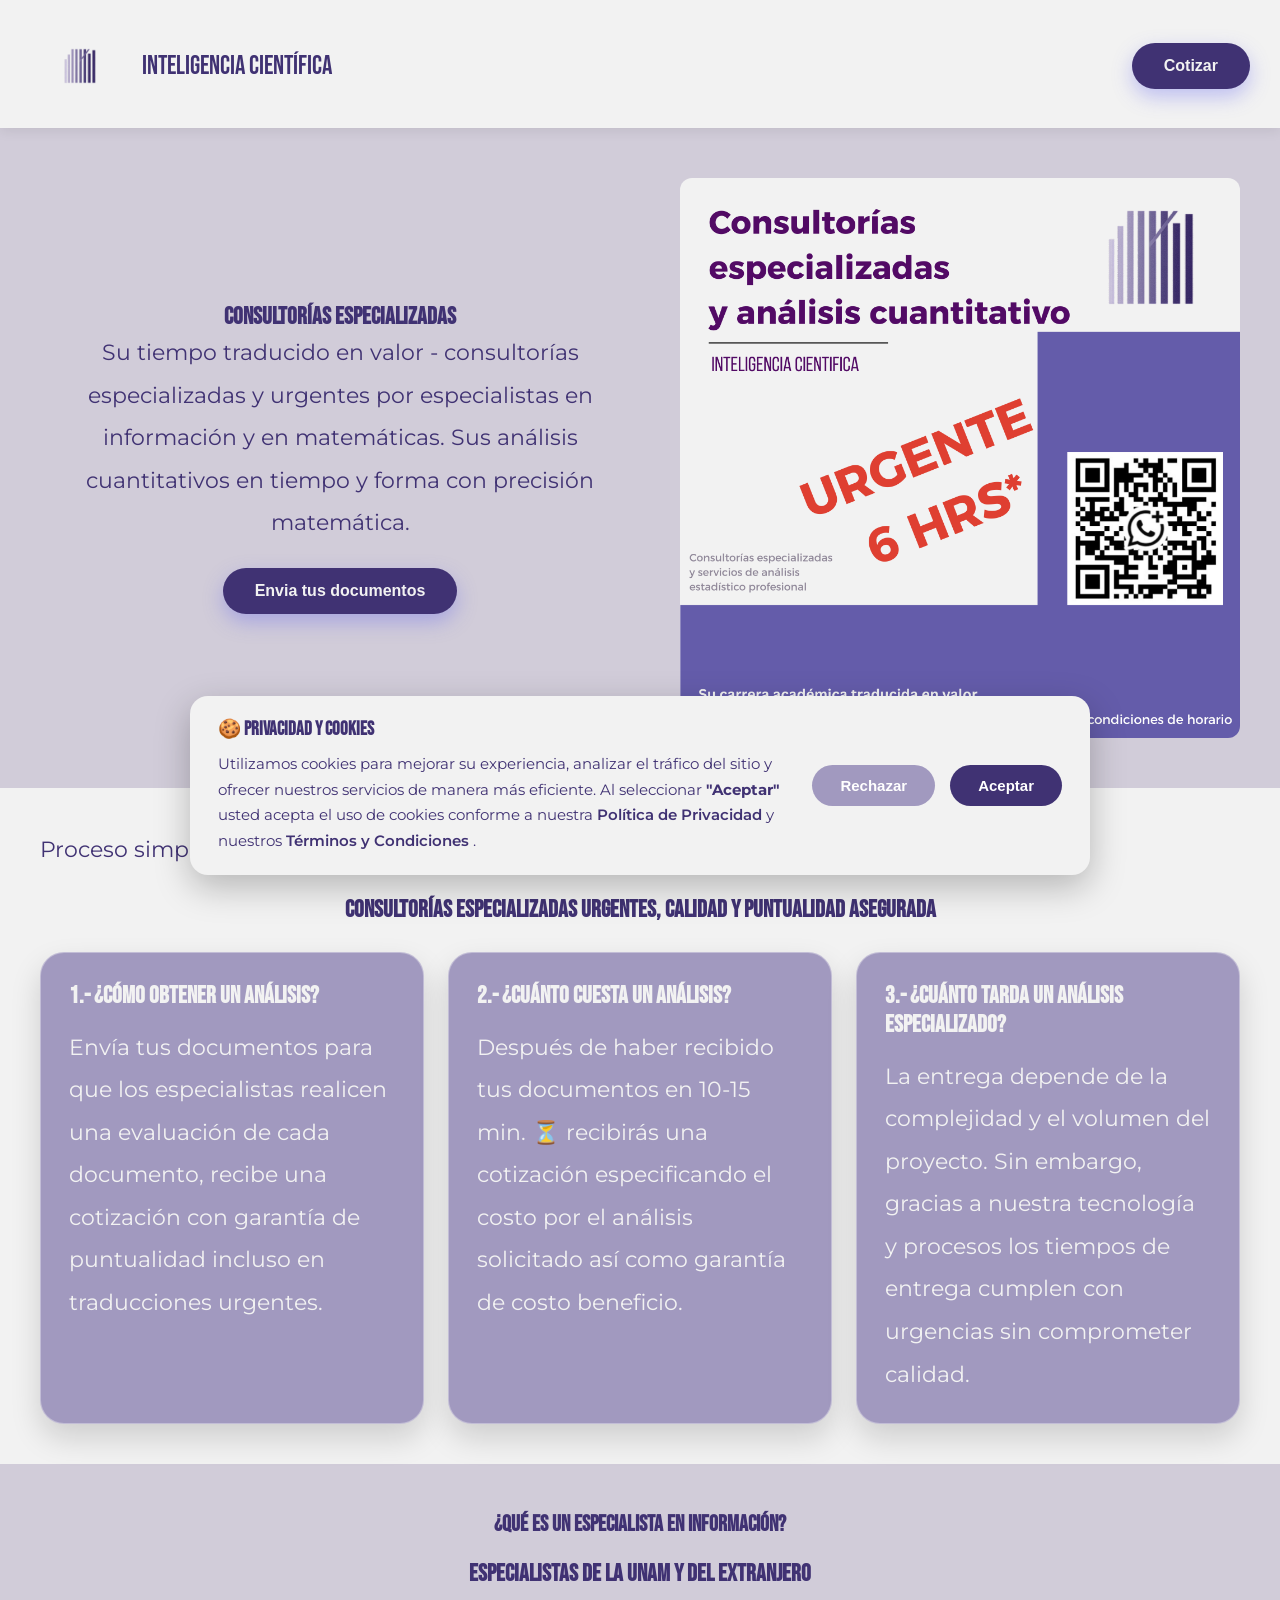
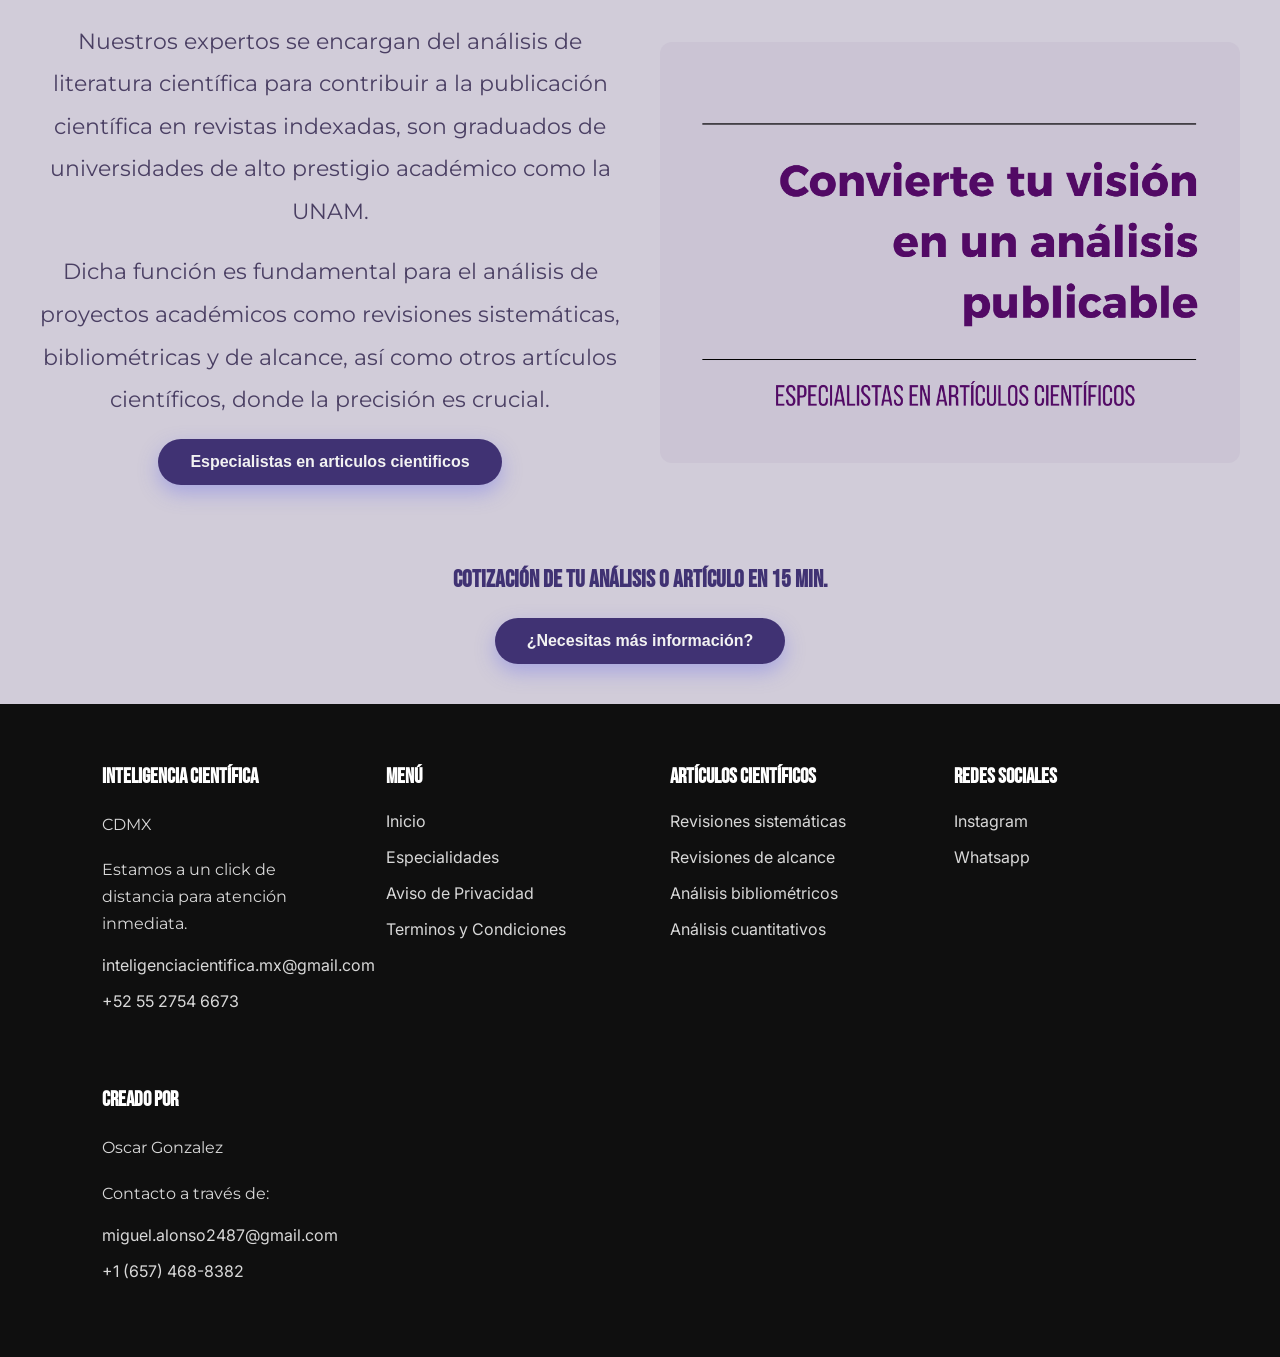
==== commit 586de51e: "Fix HTML formatting and restore content" ====
--- a/index.html
+++ b/index.html
@@ -43,17 +43,6 @@
                 </a>
             </div>
         </nav>
-
-        <section id="subheader">
-            <div class="text">
-                <h2>Artículos urgentes en 4-6 horas</h2>
-            </div>
-            <div class="subheader-button">
-                <a href="https://api.whatsapp.com/message/ATHFZGGTZEZNI1?autoload=1&app_absent=0" target="_blank">
-                    <button class="contactanos">Contactanos</button>
-                </a>
-            </div>
-        </section>
     </header>
 
     <main>
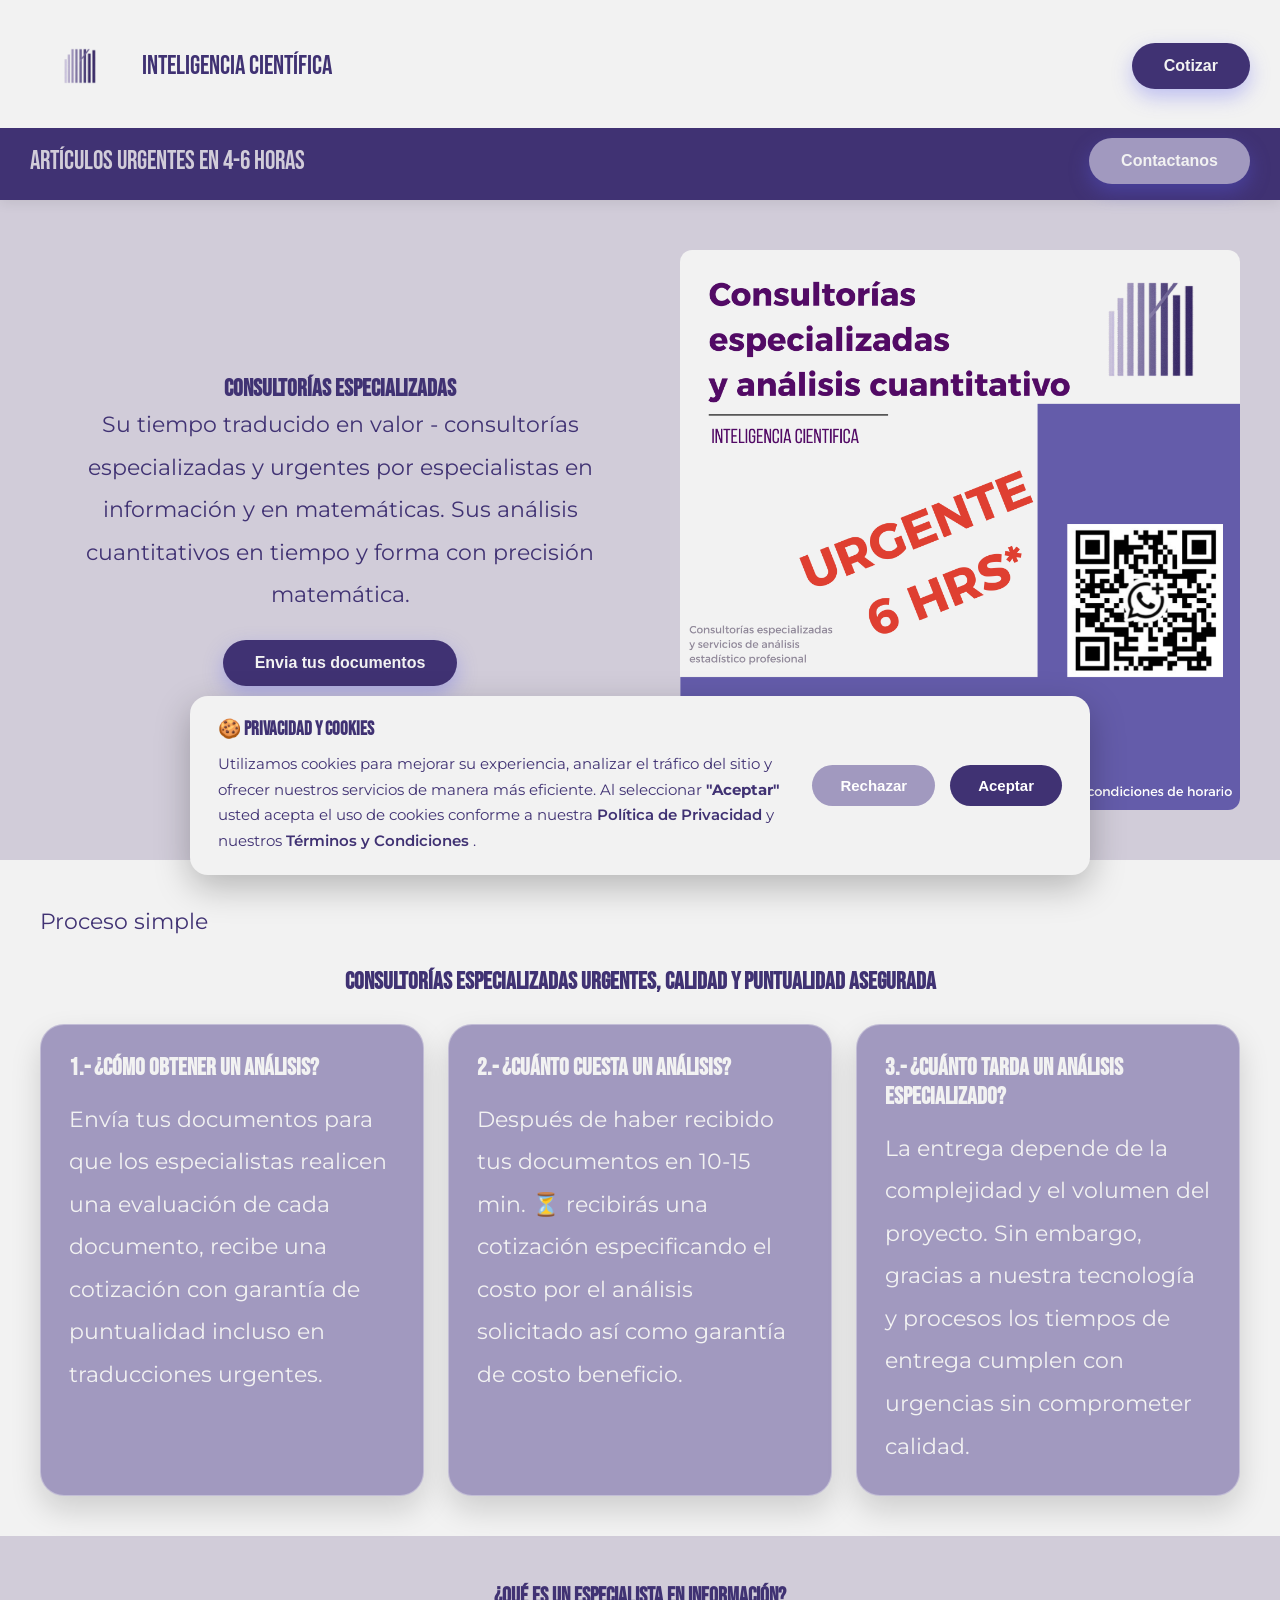
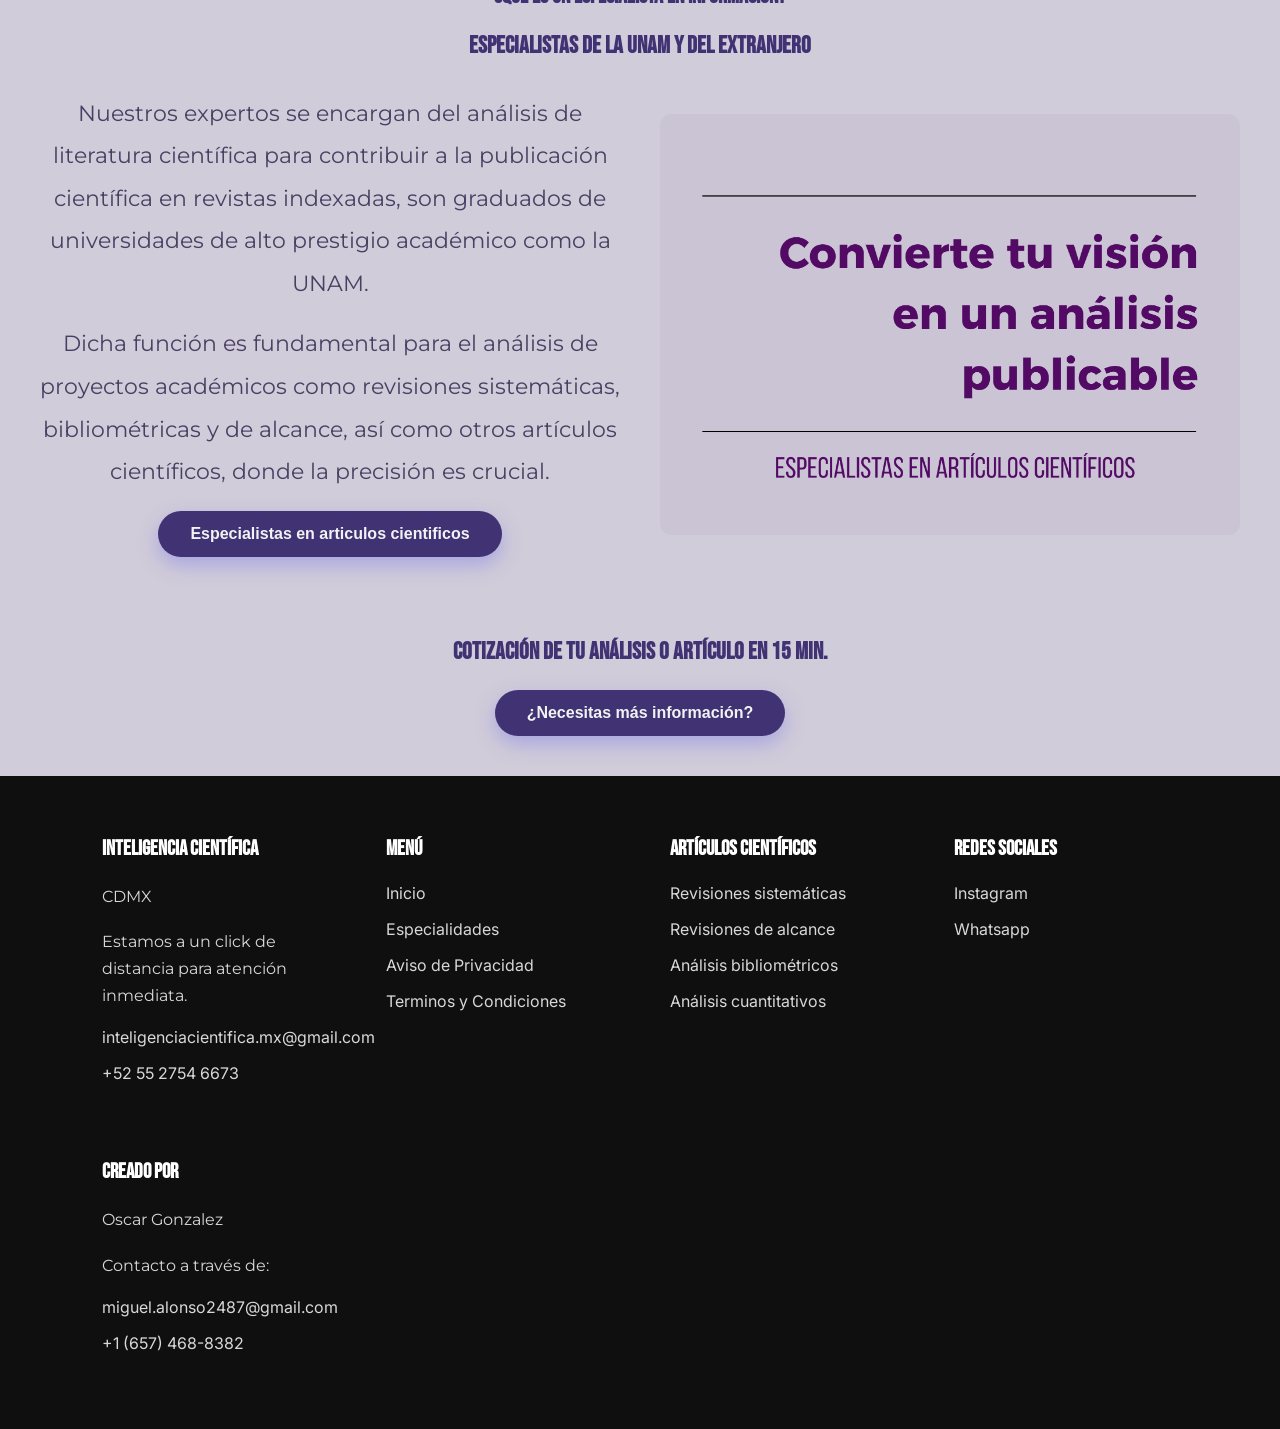
==== commit 85c9d0fa: "Update index.html" ====
--- a/index.html
+++ b/index.html
@@ -43,6 +43,17 @@
                 </a>
             </div>
         </nav>
+
+        <section id="subheader">
+            <div class="text">
+                <h2>Artículos urgentes en 4-6 horas</h2>
+            </div>
+            <div class="subheader-button">
+                <a href="https://api.whatsapp.com/message/ATHFZGGTZEZNI1?autoload=1&app_absent=0" target="_blank">
+                    <button class="contactanos">Contactanos</button>
+                </a>
+            </div>
+        </section>
     </header>
 
     <main>
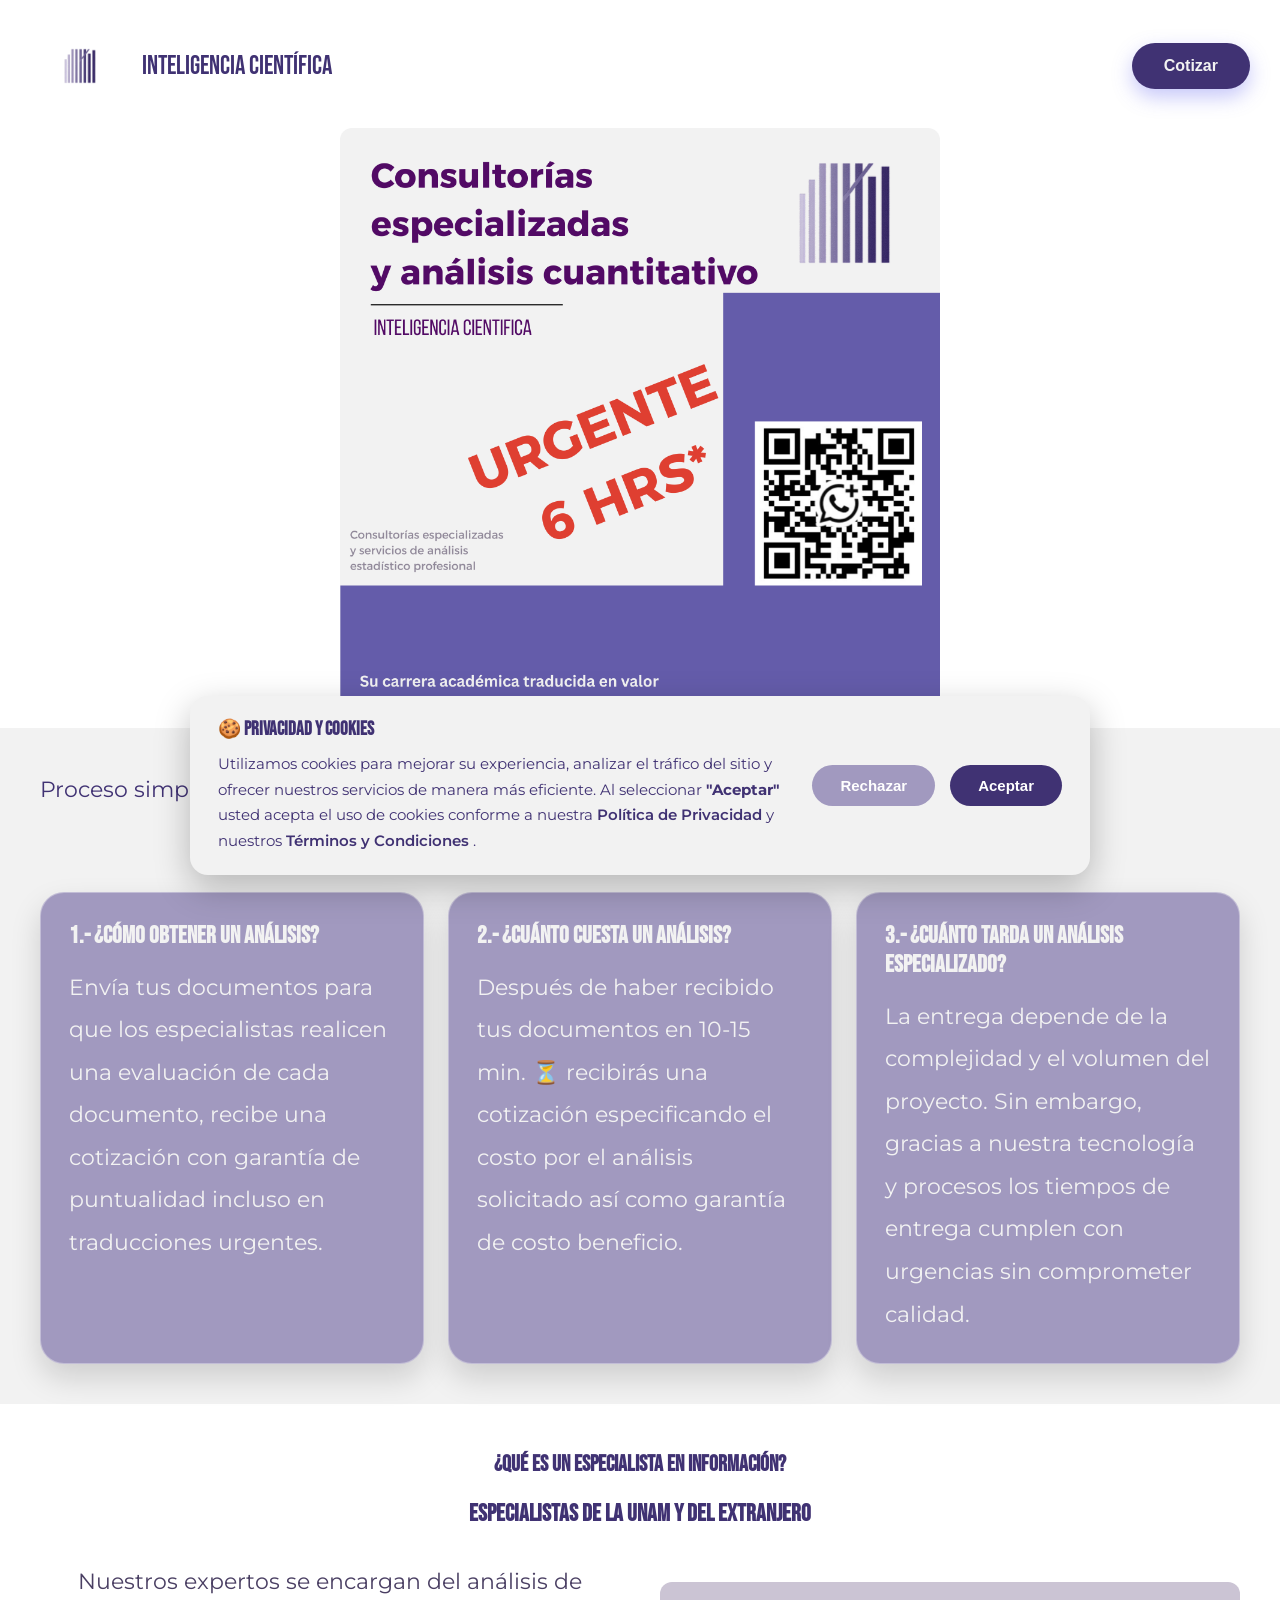
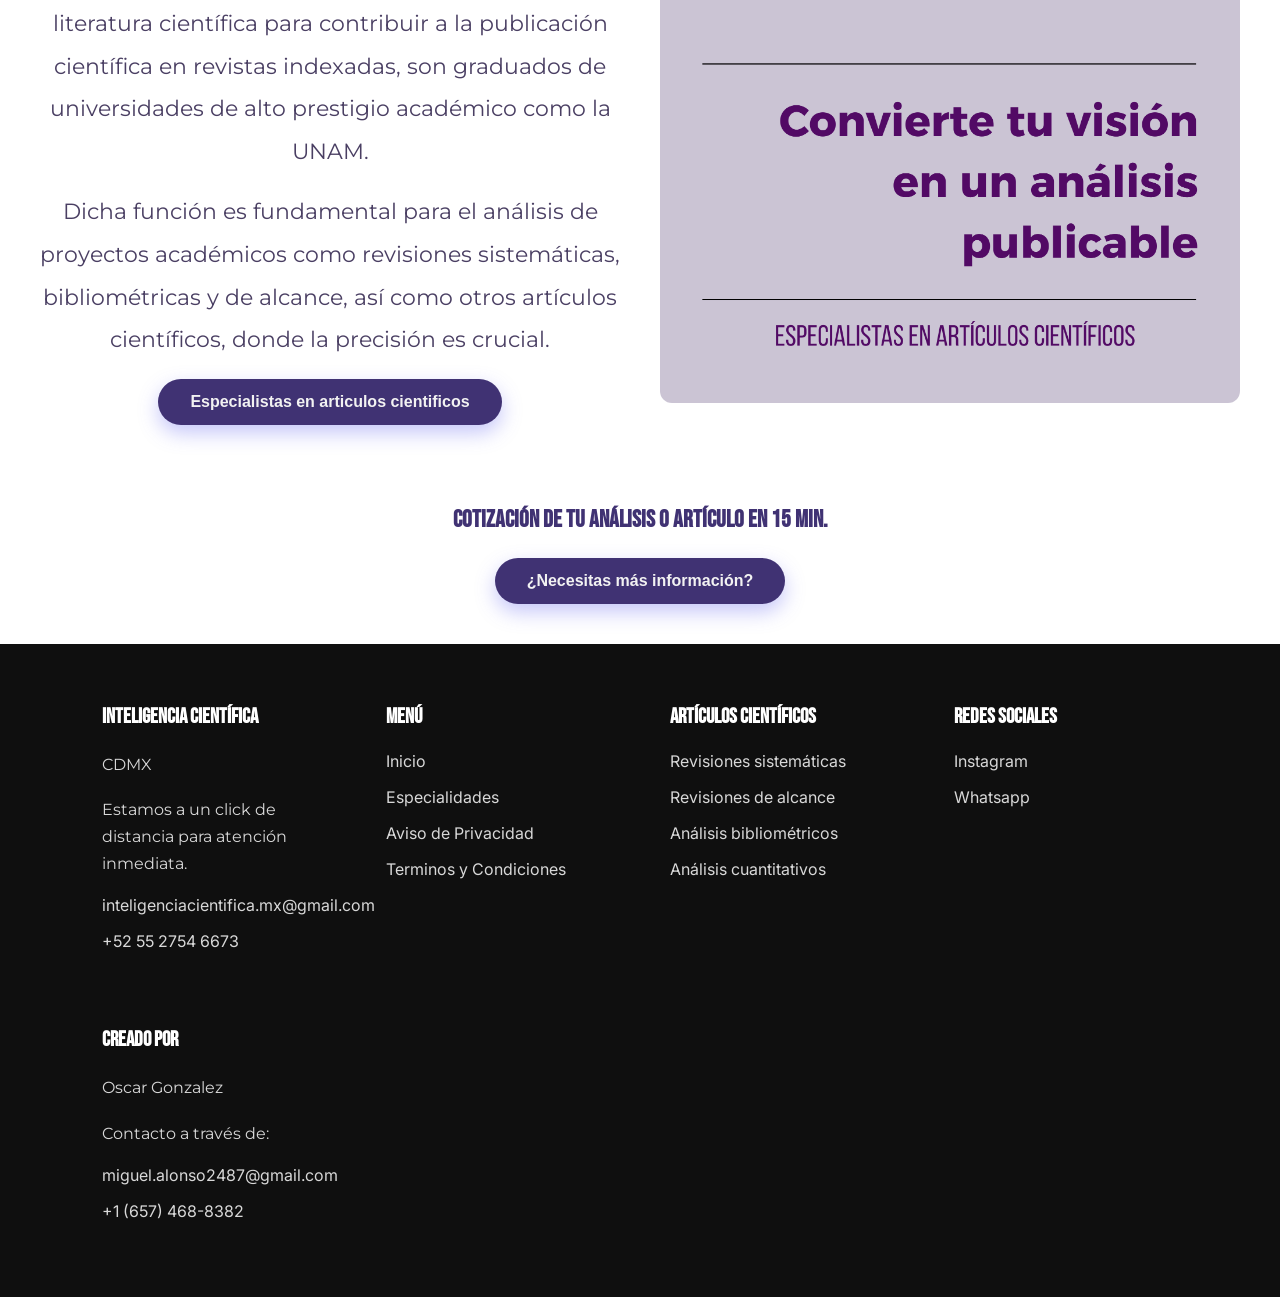
==== commit d668c40c: "Remove subheader and set white header" ====
--- a/index.html
+++ b/index.html
@@ -44,28 +44,6 @@
             </div>
         </nav>
 
-        <section id="subheader">
-            <div class="text">
-                <h2>Artículos urgentes en 4-6 horas</h2>
-            </div>
-            <div class="subheader-button">
-                <a href="https://api.whatsapp.com/message/ATHFZGGTZEZNI1?autoload=1&app_absent=0" target="_blank">
-                    <button class="contactanos">Contactanos</button>
-                </a>
-            </div>
-        </section>
-    </header>
-
-    <main>
-        <section class="main1">
-            <div class="division-text">
-                <h1>Consultorías especializadas</h1>
-                <p>
-                    Su tiempo traducido en valor - consultorías especializadas y urgentes por especialistas
-                    en información y en matemáticas. Sus análisis cuantitativos en tiempo y forma con precisión
-                    matemática.
-                </p>
-                <a href="https://api.whatsapp.com/message/ATHFZGGTZEZNI1?autoload=1&app_absent=0" target="_blank"><button class="cotizar">Envia tus documentos</button></a>
             </div>
             <div class="division-image">
                 <img src="images/img 1.png" alt="Consultoría especializada" loading="lazy">
--- a/style.css
+++ b/style.css
@@ -68,10 +68,10 @@
     }
 
     header {
-        position: sticky;
-        top: 0;
-        z-index: 100;
-        background-color: #f2f2f2;
+        position: static;
+        top: auto;
+        z-index: auto;
+        background-color: #ffffff;
         box-shadow: 0 3px 12px rgba(0, 0, 0, 0.08);
     }
 
@@ -365,11 +365,29 @@
 
     @media (max-width: 680px) {
         #subheader {
+            position: static;
             flex-direction: column;
-            align-items: stretch;
+            align-items: center;
             text-align: center;
             padding: 24px;
             gap: 14px;
+        }
+
+        #subheader .text {
+            width: 100%;
+            display: flex;
+            justify-content: center;
+        }
+
+        .subheader-button {
+            width: 100%;
+            display: flex;
+            justify-content: center;
+        }
+
+        .subheader-button a {
+            display: inline-flex;
+            justify-content: center;
         }
 
         .menu {
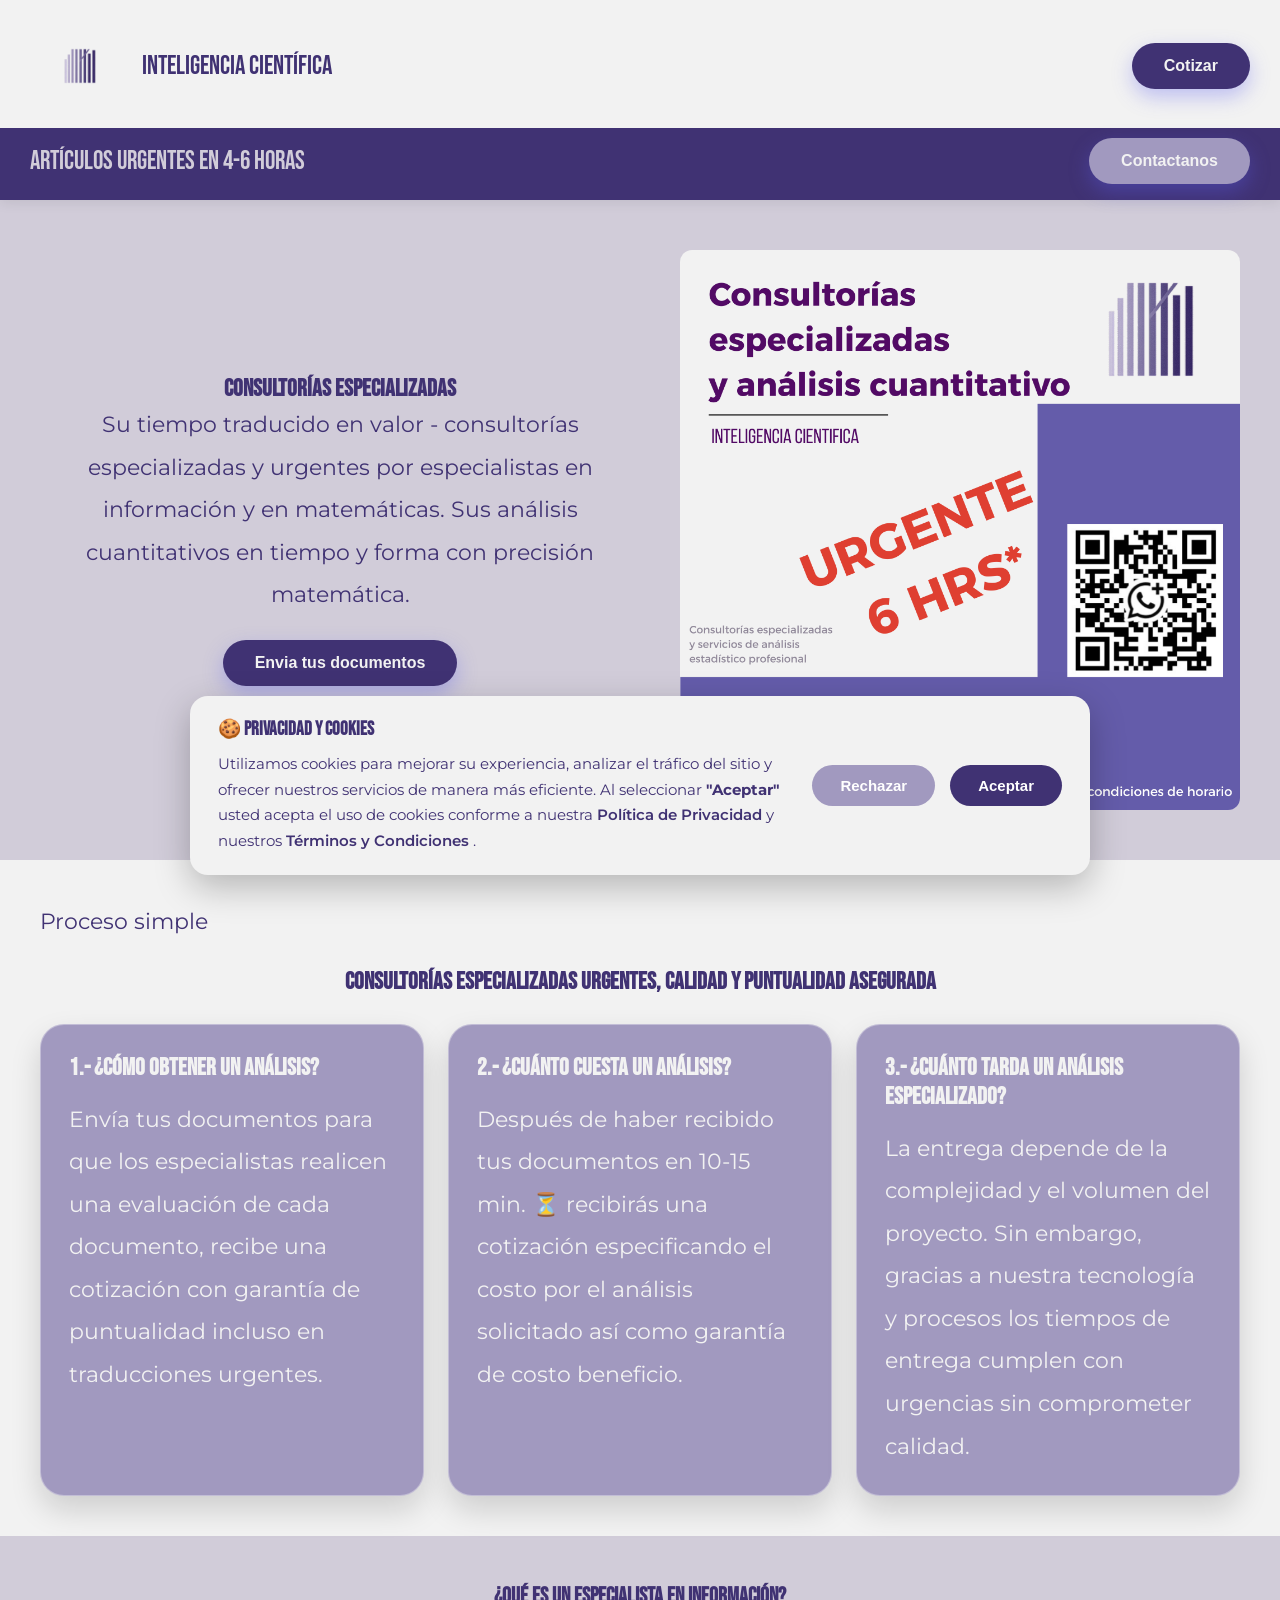
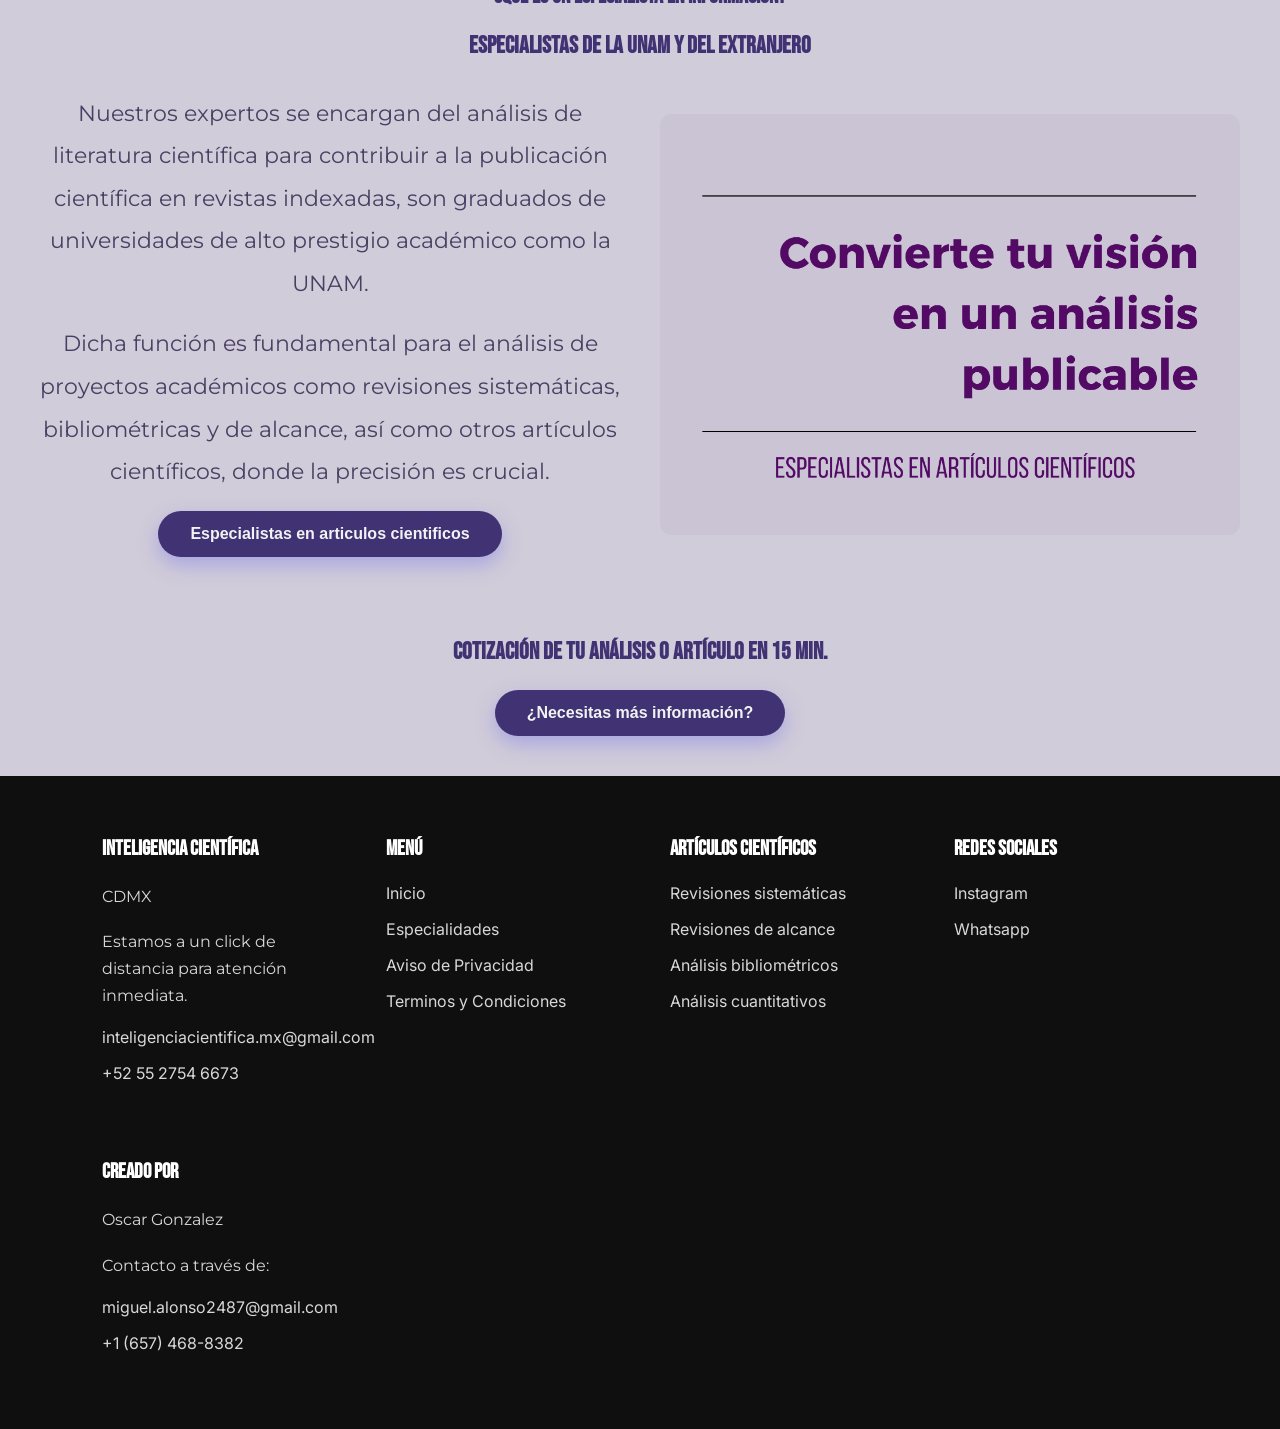
==== commit 2cb269fd: "Restore previous header layout" ====
--- a/index.html
+++ b/index.html
@@ -44,6 +44,28 @@
             </div>
         </nav>
 
+        <section id="subheader">
+            <div class="text">
+                <h2>Artículos urgentes en 4-6 horas</h2>
+            </div>
+            <div class="subheader-button">
+                <a href="https://api.whatsapp.com/message/ATHFZGGTZEZNI1?autoload=1&app_absent=0" target="_blank">
+                    <button class="contactanos">Contactanos</button>
+                </a>
+            </div>
+        </section>
+    </header>
+
+    <main>
+        <section class="main1">
+            <div class="division-text">
+                <h1>Consultorías especializadas</h1>
+                <p>
+                    Su tiempo traducido en valor - consultorías especializadas y urgentes por especialistas
+                    en información y en matemáticas. Sus análisis cuantitativos en tiempo y forma con precisión
+                    matemática.
+                </p>
+                <a href="https://api.whatsapp.com/message/ATHFZGGTZEZNI1?autoload=1&app_absent=0" target="_blank"><button class="cotizar">Envia tus documentos</button></a>
             </div>
             <div class="division-image">
                 <img src="images/img 1.png" alt="Consultoría especializada" loading="lazy">
--- a/style.css
+++ b/style.css
@@ -71,7 +71,7 @@
         position: static;
         top: auto;
         z-index: auto;
-        background-color: #ffffff;
+        background-color: #f2f2f2;
         box-shadow: 0 3px 12px rgba(0, 0, 0, 0.08);
     }
 
@@ -365,29 +365,11 @@
 
     @media (max-width: 680px) {
         #subheader {
-            position: static;
             flex-direction: column;
-            align-items: center;
+            align-items: stretch;
             text-align: center;
             padding: 24px;
             gap: 14px;
-        }
-
-        #subheader .text {
-            width: 100%;
-            display: flex;
-            justify-content: center;
-        }
-
-        .subheader-button {
-            width: 100%;
-            display: flex;
-            justify-content: center;
-        }
-
-        .subheader-button a {
-            display: inline-flex;
-            justify-content: center;
         }
 
         .menu {
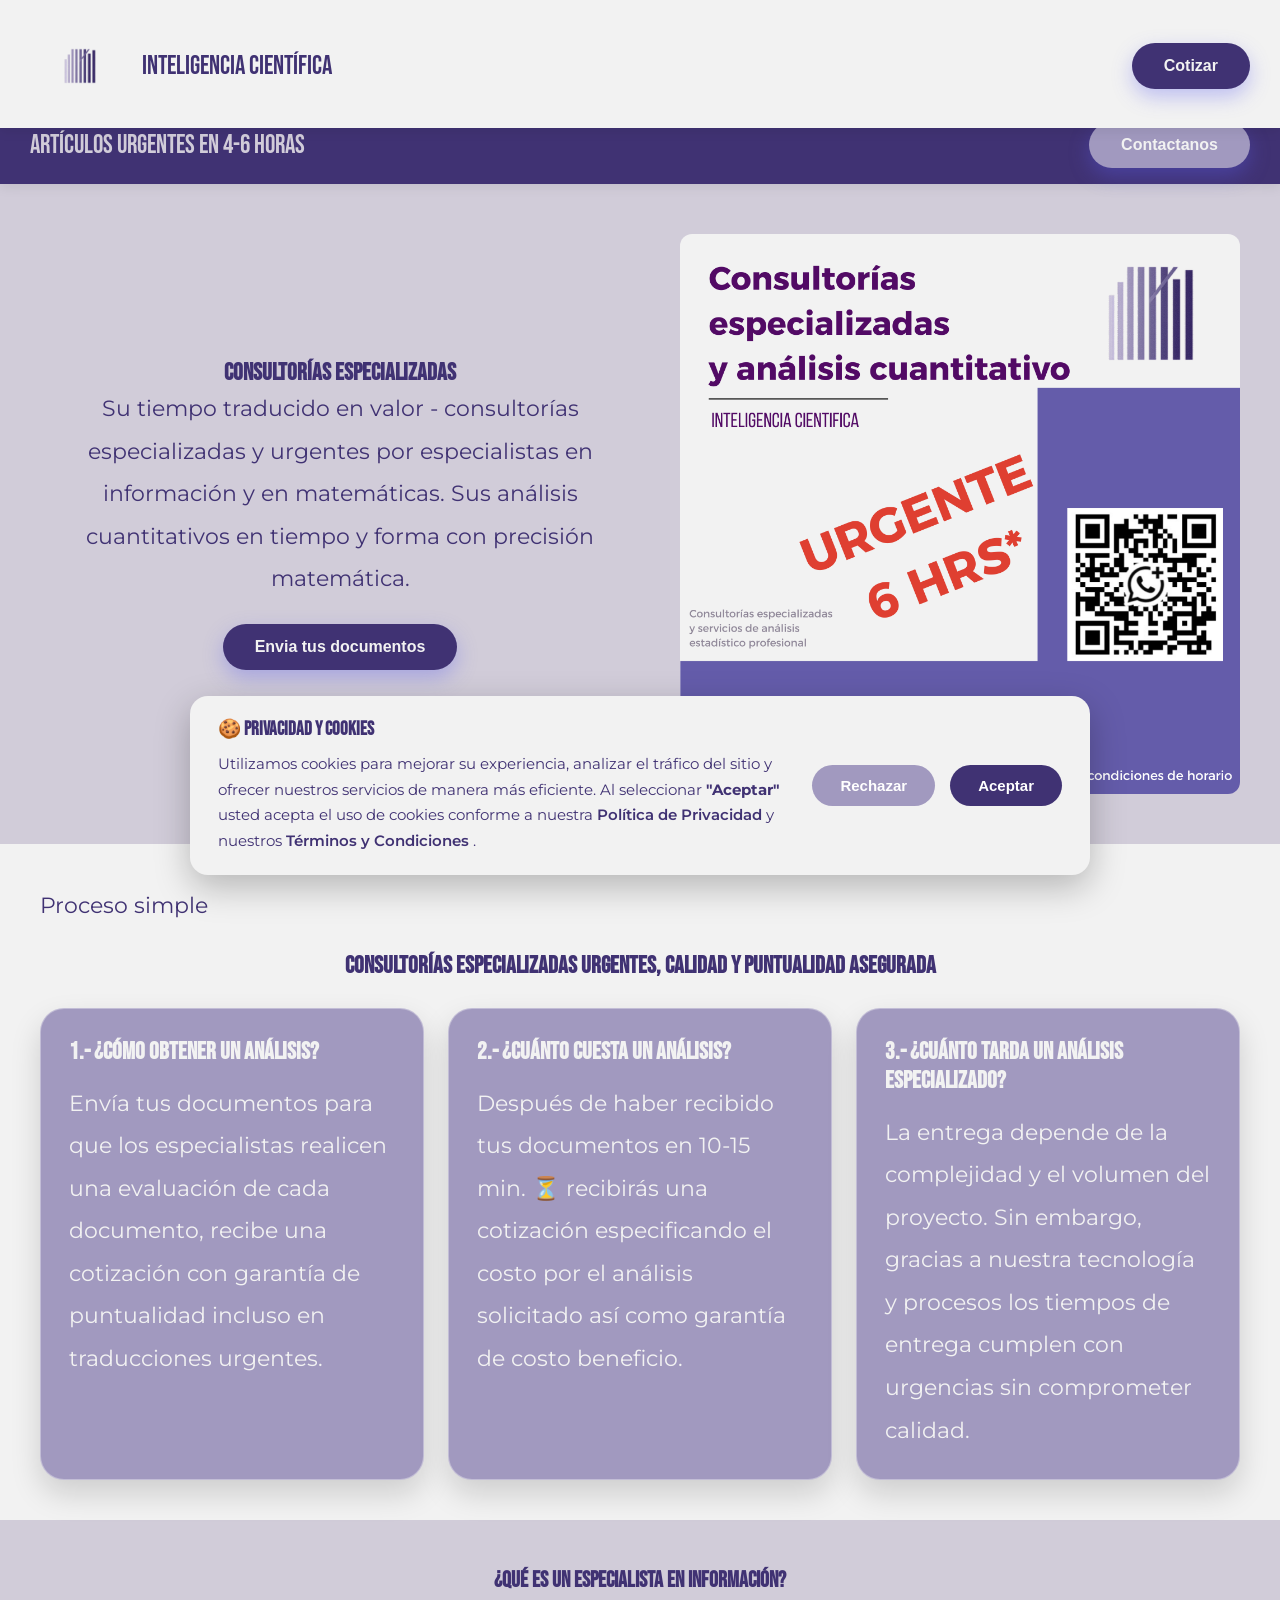
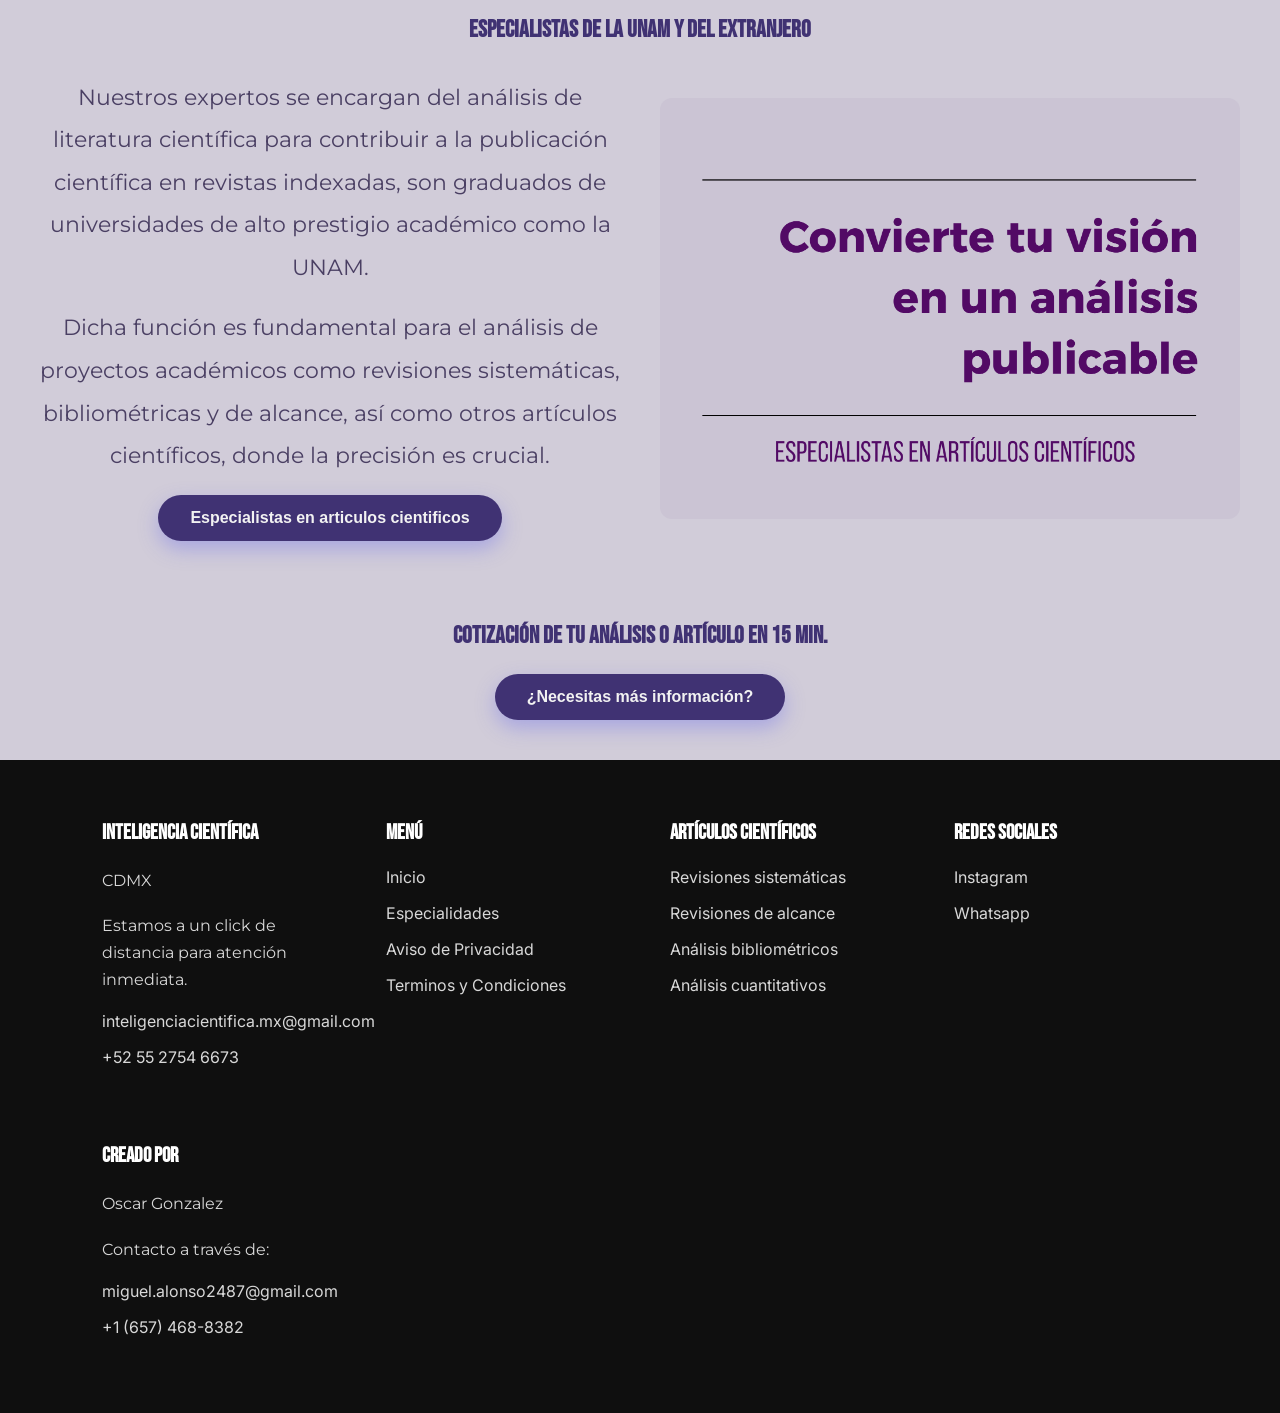
==== commit 0ba7e6a7: "Fix sticky nav behavior across pages" ====
--- a/index.html
+++ b/index.html
@@ -31,7 +31,8 @@
     <link rel="stylesheet" href="style.css">
 </head>
 
-<header>
+<body>
+    <header>
         <nav>
             <div class="logo">
                 <img src="images/logo.png" alt="Logo de Inteligencia Científica">
--- a/style.css
+++ b/style.css
@@ -16,9 +16,11 @@
     }
 
     body {
-    font-family:"Inter",sans-serif;
+        font-family: "Inter", sans-serif;
         background-color: #D1CCD9;
         color: #403273;
+        margin: 0;
+        padding-top: 112px;
     }
 
     h1,
@@ -58,6 +60,14 @@
         gap: 20px;
         flex-wrap: wrap;
         padding: 16px 30px 12px;
+        position: fixed;
+        top: 0;
+        left: 0;
+        right: 0;
+        z-index: 1000;
+        background-color: #f2f2f2;
+        width: 100%;
+        box-shadow: 0 3px 12px rgba(0, 0, 0, 0.08);
     }
 
     .logo {
@@ -68,9 +78,8 @@
     }
 
     header {
-        position: static;
-        top: auto;
-        z-index: auto;
+        position: relative;
+        z-index: 1;
         background-color: #f2f2f2;
         box-shadow: 0 3px 12px rgba(0, 0, 0, 0.08);
     }
@@ -321,6 +330,10 @@
     }
 
     @media (max-width: 980px) {
+        body {
+            padding-top: 108px;
+        }
+
         nav {
             flex-wrap: wrap;
             gap: 16px;
@@ -364,6 +377,14 @@
     }
 
     @media (max-width: 680px) {
+        body {
+            padding-top: 96px;
+        }
+
+        nav {
+            padding: 12px 16px;
+        }
+
         #subheader {
             flex-direction: column;
             align-items: stretch;
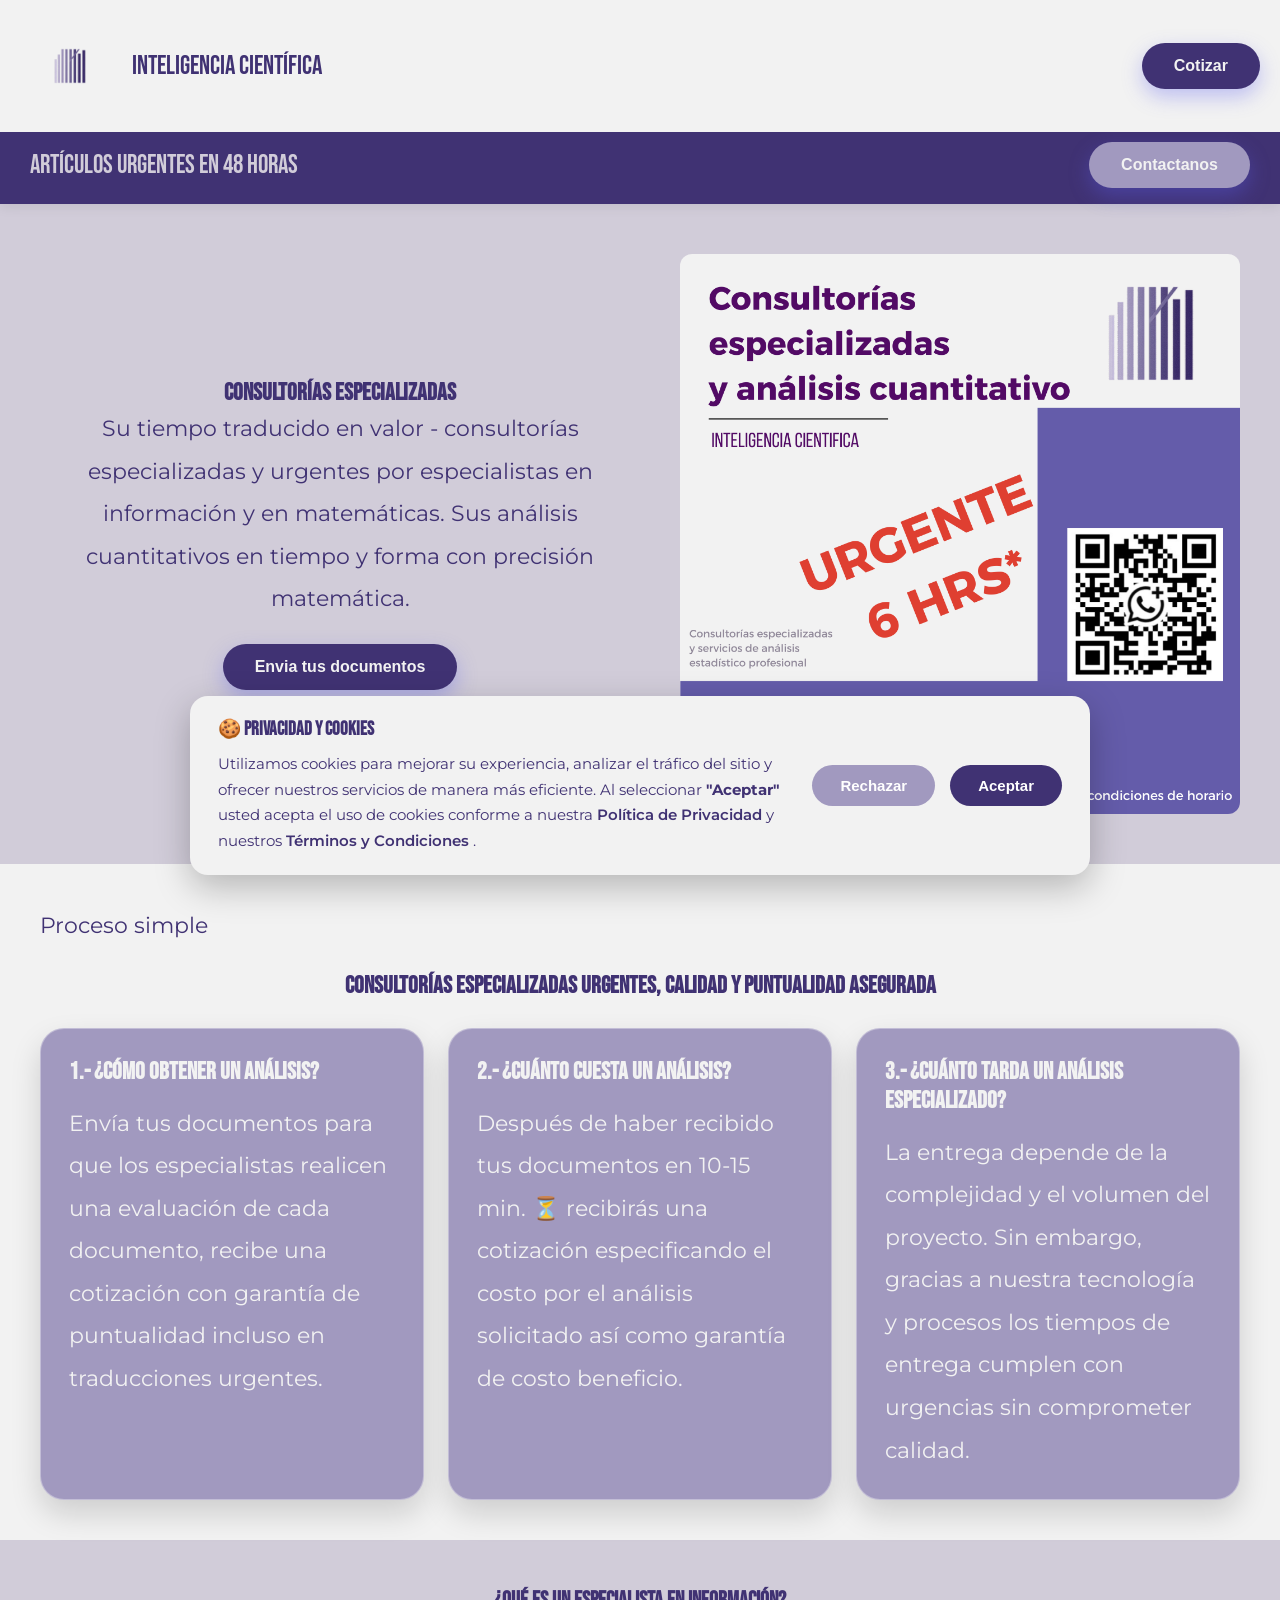
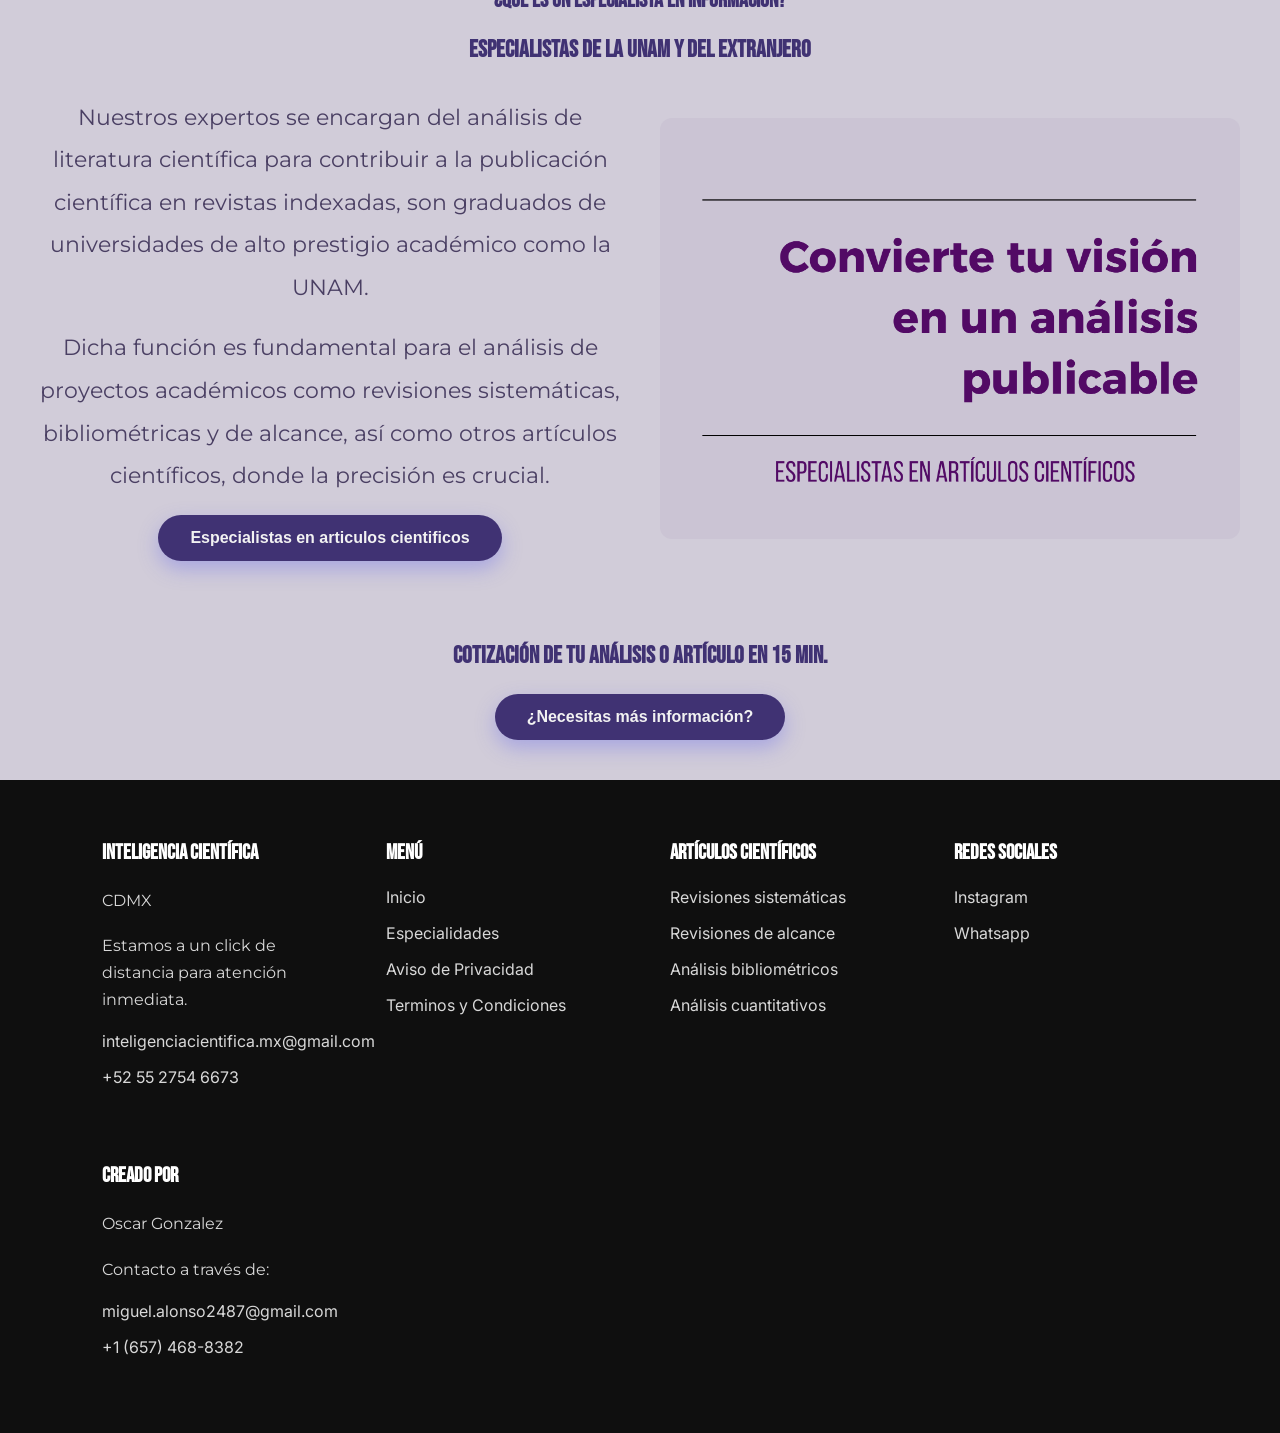
==== commit a585e09b: "Update index.html" ====
--- a/index.html
+++ b/index.html
@@ -47,7 +47,7 @@
 
         <section id="subheader">
             <div class="text">
-                <h2>Artículos urgentes en 4-6 horas</h2>
+                <h2>Artículos urgentes en 48 horas</h2>
             </div>
             <div class="subheader-button">
                 <a href="https://api.whatsapp.com/message/ATHFZGGTZEZNI1?autoload=1&app_absent=0" target="_blank">
--- a/style.css
+++ b/style.css
@@ -20,7 +20,7 @@
         background-color: #D1CCD9;
         color: #403273;
         margin: 0;
-        padding-top: 112px;
+        padding-top: 0;
     }
 
     h1,
@@ -54,20 +54,19 @@
     }
 
     nav {
-        display: flex;
-        justify-content: space-between;
-        align-items: center;
-        gap: 20px;
-        flex-wrap: wrap;
-        padding: 16px 30px 12px;
-        position: fixed;
-        top: 0;
-        left: 0;
-        right: 0;
-        z-index: 1000;
-        background-color: #f2f2f2;
-        width: 100%;
-        box-shadow: 0 3px 12px rgba(0, 0, 0, 0.08);
+    position: sticky;
+    top: 0;
+    z-index: 1000;
+
+    display: flex;
+    justify-content: space-between;
+    align-items: center;
+
+    padding: 16px 20px;
+
+    background: #f2f2f2;
+
+    flex-wrap: nowrap;
     }
 
     .logo {
@@ -82,6 +81,10 @@
         z-index: 1;
         background-color: #f2f2f2;
         box-shadow: 0 3px 12px rgba(0, 0, 0, 0.08);
+    }
+
+    header > nav + section {
+        margin-top: 0;
     }
 
     .scroll-reveal {
@@ -330,9 +333,6 @@
     }
 
     @media (max-width: 980px) {
-        body {
-            padding-top: 108px;
-        }
 
         nav {
             flex-wrap: wrap;
@@ -376,106 +376,105 @@
         }
     }
 
-    @media (max-width: 680px) {
-        body {
-            padding-top: 96px;
-        }
-
-        nav {
-            padding: 12px 16px;
-        }
-
-        #subheader {
-            flex-direction: column;
-            align-items: stretch;
-            text-align: center;
-            padding: 24px;
-            gap: 14px;
-        }
-
-        .menu {
-            width: 100%;
-            justify-content: center;
-        }
-
-        .main1 {
-            flex-direction: column;
-            align-items: center;
-            padding: 24px 16px;
-            gap: 24px;
-        }
-
-        .division-text,
-        .division-image {
-            max-width: 100%;
-        }
-
-        .division-text {
-            text-align: center;
-        }
-
-        .division-text button {
-            width: 100%;
-            max-width: 320px;
-        }
-
-        .division-image img {
-            width: 100%;
-            max-width: 100%;
-            height: auto;
-        }
-
-        .main3-content {
-            flex-direction: column;
-            align-items: center;
-            gap: 24px;
-        }
-
-        .main4 h1 {
-            font-size: 2rem;
-        }
-
-        p,
-        .card p,
-        .footer-column p,
-        .footer-column a {
-            font-size: 1.1rem;
-        }
-
-        .cotizar,
-        .contactanos {
-            padding: 12px 22px;
-            font-size: 0.95rem;
-        }
-
-        .card-group {
-            flex-direction: column;
-        }
-
-        .card {
-            max-width: 100%;
-        }
-
-        .logo img {
-            max-width: 80px;
-            max-height: 80px;
-        }
-
-        .logo h1,
-        #subheader h2,
-        .contactanos {
-            font-size: 1.3rem;
-        }
-
-        footer {
-            padding: 40px 8%;
-        }
-
-        .footer-column {
-            min-width: 100%;
-        }
-    }
-
+    @media (max-width:680px){
+
+    /* Navigation */
+
+    nav{
+        padding:12px 16px;
+        flex-wrap:wrap;
+    }
+
+    button,
+    .cotizar,
+    .contactanos{
+
+        width:100%;
+        max-width:320px;
+    }
+
+
+
+    .logo{
+        flex:1;
+        min-width:0;
+    }
+
+    .logo img{
+        width:60px;
+        height:60px;
+    }
+
+    .logo h1{
+        font-size:1.2rem;
+        white-space:normal;
+    }
+
+    .menu{
+        width:100%;
+        margin:10px 0 0;
+        justify-content:center;
+    }
+
+    #subheader{
+        flex-direction:column;
+        text-align:center;
+        padding:20px;
+    }
+
+    /* Main sections */
+
+    .main1,
+    .main3-content{
+        flex-direction:column;
+        gap:30px;
+    }
+
+    .division-text,
+    .division-image,
+    .main3 .division-text,
+    .main3 .division-image{
+
+        width:100%;
+        max-width:100%;
+        flex:1 1 auto;
+    }
+
+    .division-text{
+        order:1;
+    }
+
+    .division-image{
+        order:2;
+    }
+
+    .division-image img,
+    .main3 .division-image img{
+
+        width:100%;
+        max-width:400px;
+        margin:auto;
+    }
+
+     p{
+        font-size:1.05rem;
+        line-height:1.7;
+    }
+
+      h1{
+        font-size:2.2rem;
+    }
+
+    h2{
+        font-size:1.6rem;
+    }
+
+    .card{
+
+        max-width:100%;
+    }
+
+}
 /* Privacy Policy Styles */
 .privacy-policy {
     max-width: 1000px;
